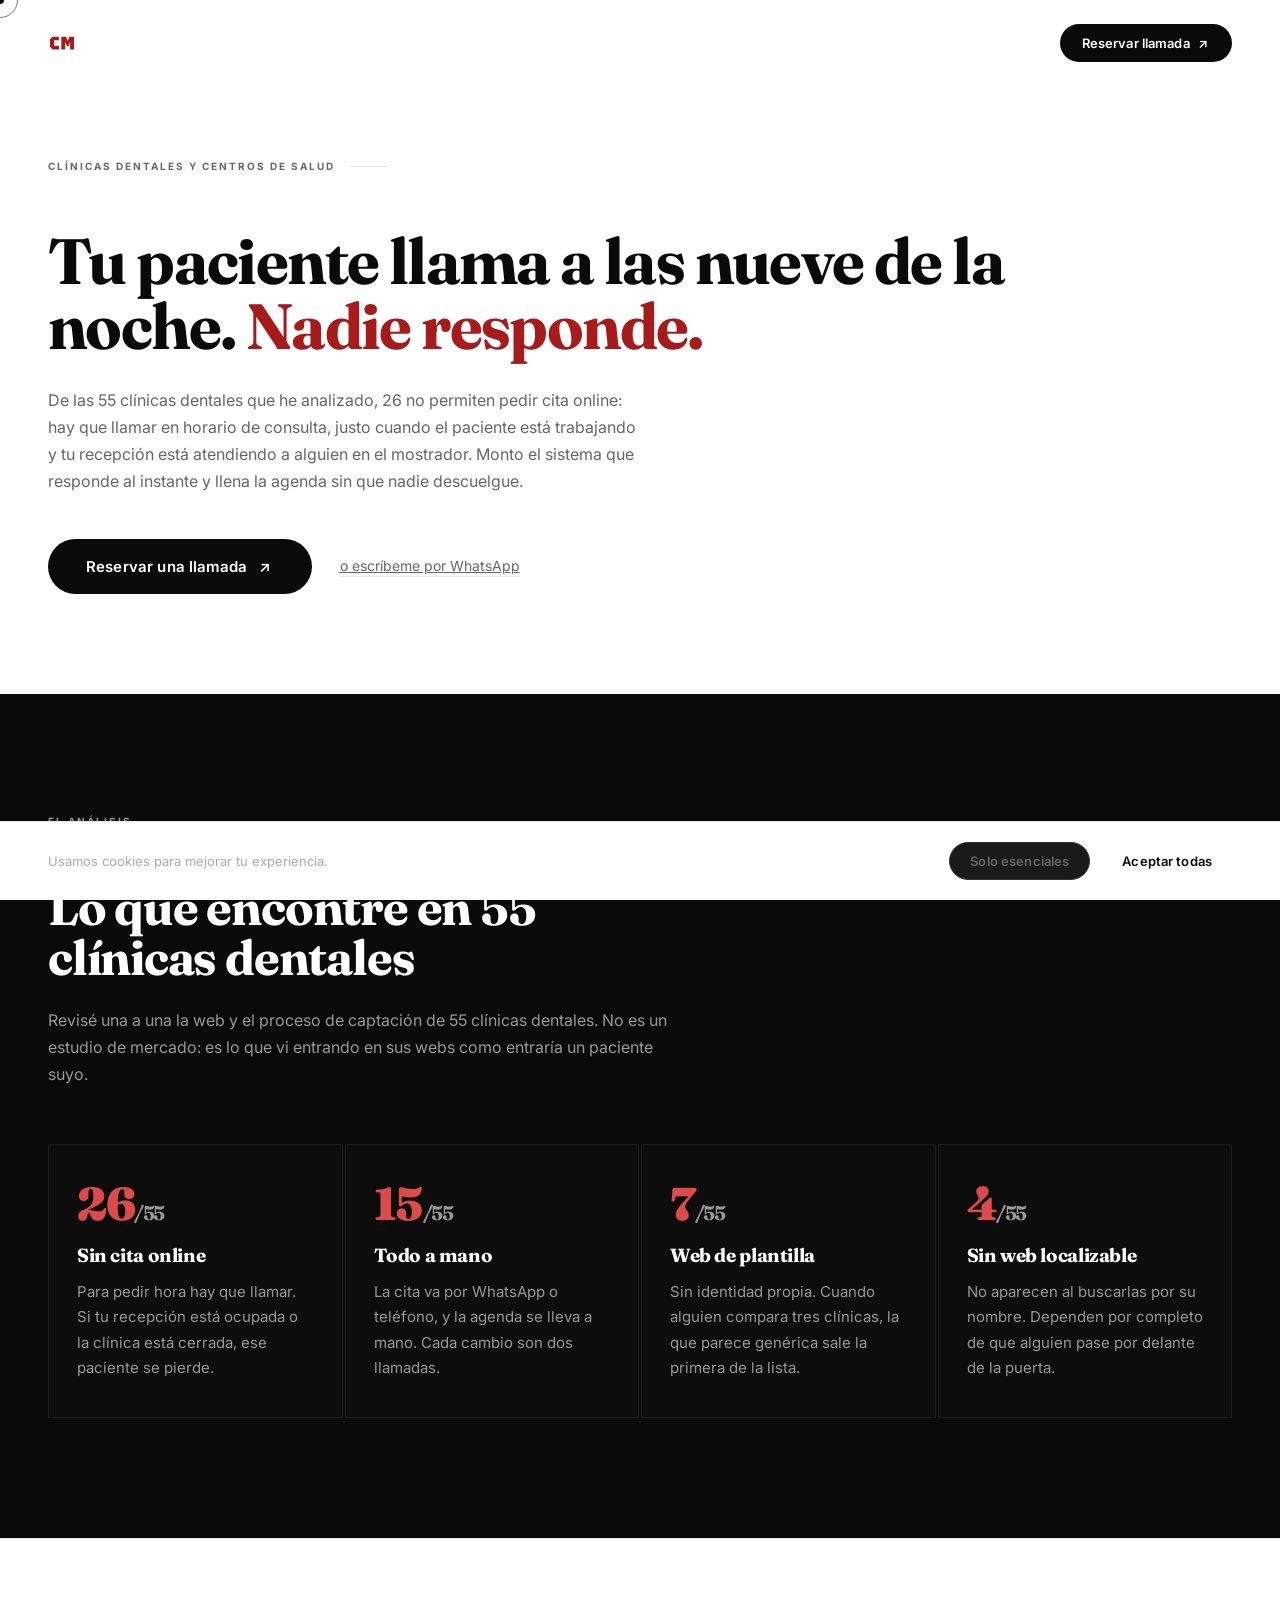
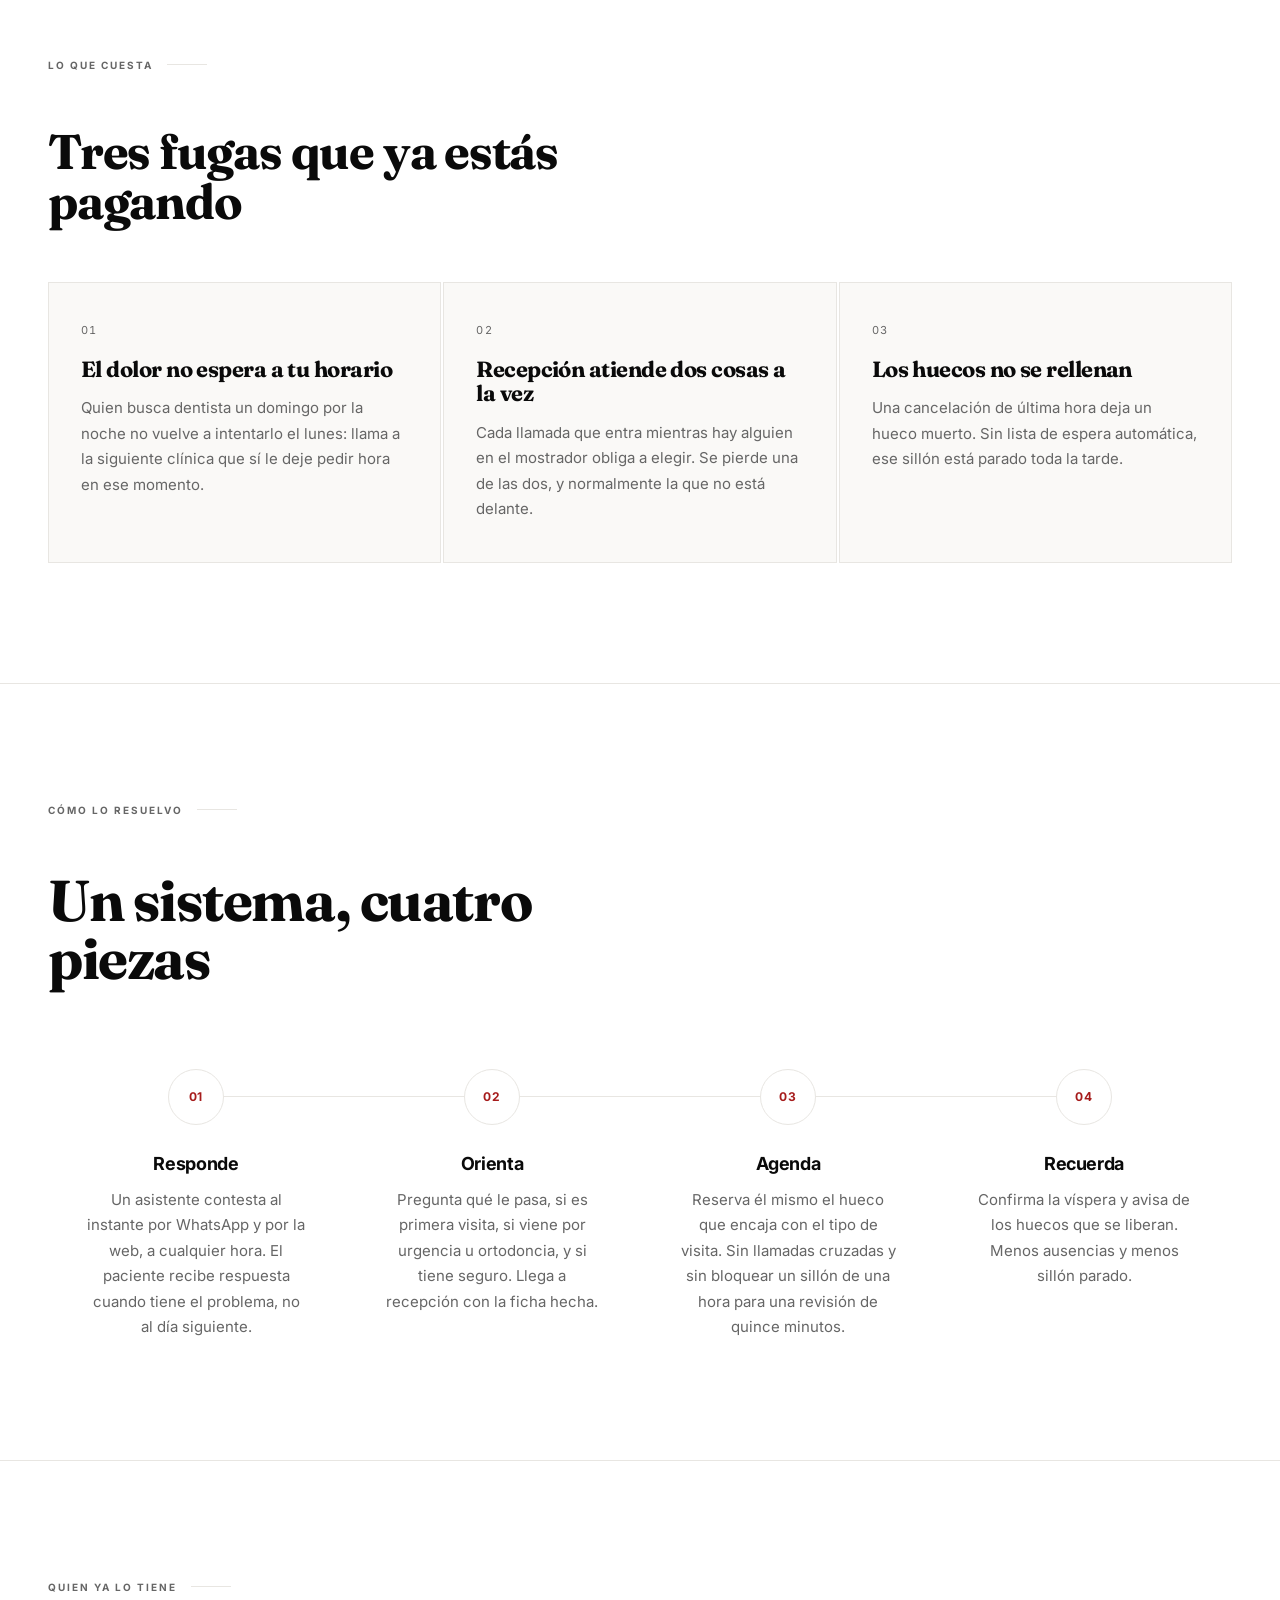
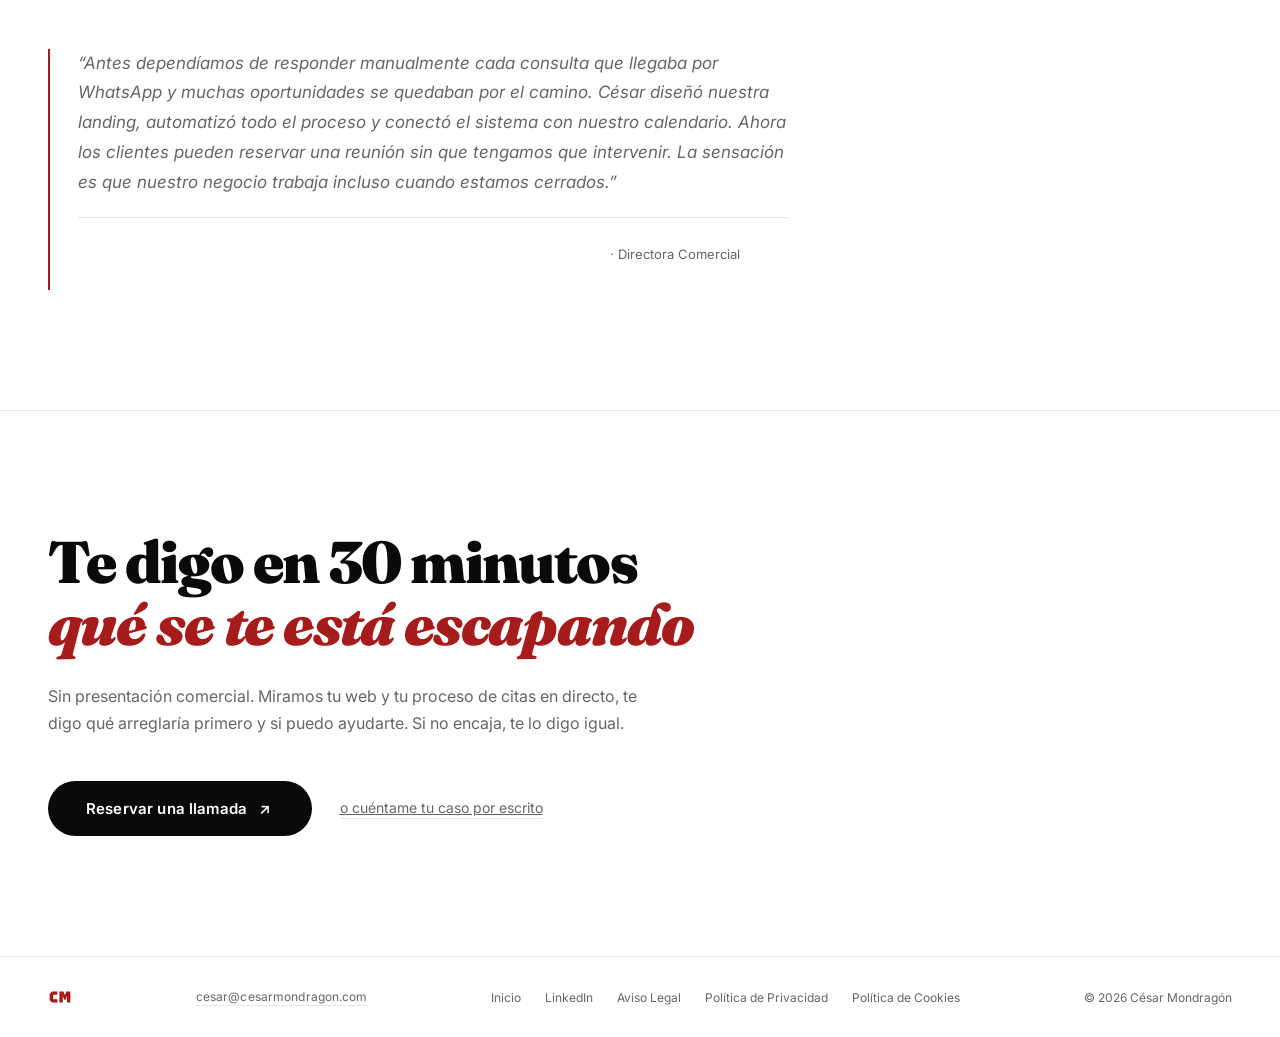
==== clinicas-dentales.html @ 1b8d7f61 "Merge pull request #11 from Mondragon1404/punto2-landings-claro Landings de clínicas dentales y gest" ====
<!DOCTYPE html>
<html lang="es">
<head>
    <meta charset="UTF-8">
    <meta name="viewport" content="width=device-width, initial-scale=1.0">
    <meta name="theme-color" content="#FFFFFF">
    <title>Captación de pacientes para clínicas dentales | César Mondragón</title>
    <meta name="description" content="De 55 clínicas dentales analizadas, 26 no dejan pedir cita online: el paciente tiene que llamar en horario de consulta. Monto el sistema que responde y agenda solo.">
    <meta name="author" content="César Mondragón">
    <meta name="robots" content="index, follow">
    <meta property="og:title" content="Tu paciente llama a las nueve de la noche. Nadie responde.">
    <meta property="og:description" content="De las 55 clínicas dentales que he analizado, 26 no permiten pedir cita online. Monto el sistema que responde al instante y llena la agenda.">
    <meta property="og:type" content="website">
    <meta property="og:url" content="https://cesarmondragon.com/clinicas-dentales">
    <meta property="og:image" content="https://cesarmondragon.com/assets/og-image.jpg">
    <meta property="og:image:width" content="1200">
    <meta property="og:image:height" content="630">
    <meta property="og:locale" content="es_ES">
    <meta property="og:site_name" content="César Mondragón">
    <meta name="twitter:card" content="summary_large_image">
    <meta name="twitter:title" content="Tu paciente llama a las nueve de la noche. Nadie responde.">
    <meta name="twitter:description" content="De las 55 clínicas dentales que he analizado, 26 no permiten pedir cita online. Monto el sistema que responde al instante y llena la agenda.">
    <meta name="twitter:image" content="https://cesarmondragon.com/assets/og-image.jpg">
    <link rel="canonical" href="https://cesarmondragon.com/clinicas-dentales">
    <link rel="icon" href="assets/favicon.png" type="image/png">
    <link rel="apple-touch-icon" href="assets/favicon.png">
    <!-- Google tag (gtag.js) -->
    <script async src="https://www.googletagmanager.com/gtag/js?id=G-HX2E1YK7XN"></script>
    <script>
      window.dataLayer = window.dataLayer || [];
      function gtag(){dataLayer.push(arguments);}
      gtag('js', new Date());
      gtag('config', 'G-HX2E1YK7XN');
    </script>
    <link rel="preconnect" href="https://fonts.googleapis.com">
    <link rel="preconnect" href="https://fonts.gstatic.com" crossorigin>
    <link href="https://fonts.googleapis.com/css2?family=Fraunces:ital,opsz,wght@0,9..144,700;0,9..144,900;1,9..144,700&family=Inter:ital,opsz,wght@0,14..32,300;0,14..32,400;0,14..32,500;0,14..32,600;0,14..32,700;0,14..32,900;1,14..32,300&display=swap" rel="stylesheet">
    <link rel="stylesheet" href="assets/style.css">
</head>
<body class="tema-claro">
    <a href="#lp-hero" class="skip-link">Saltar al contenido</a>

    <div class="cursor" id="cursor"></div>
    <div class="cursor-ring" id="cursorRing"></div>

    <nav id="nav" class="lp-nav">
        <div class="nav-left">
            <a href="/" class="nav-logo"><img src="assets/logo-rojo.svg" alt="César Mondragón" class="nav-logo-img"></a>
        </div>
        <a href="https://cal.com/cesar-mondragon/30min" target="_blank" rel="noopener" class="btn-nav">Reservar llamada <span class="btn-icon"><span class="arr-1">&#8599;</span><span class="arr-2">&#8599;</span></span></a>
    </nav>

    <!-- HERO -->
    <section id="lp-hero">
        <div class="label">Clínicas dentales y centros de salud</div>
        <h1 class="hero-heading lp-h1">Tu paciente llama a las nueve de la noche. <span class="accent">Nadie responde.</span></h1>
        <p class="hero-desc lp-sub">De las 55 clínicas dentales que he analizado, 26 no permiten pedir cita online: hay que llamar en horario de consulta, justo cuando el paciente está trabajando y tu recepción está atendiendo a alguien en el mostrador. Monto el sistema que responde al instante y llena la agenda sin que nadie descuelgue.</p>
        <div class="lp-actions">
            <a href="https://cal.com/cesar-mondragon/30min" target="_blank" rel="noopener" class="btn-cta">Reservar una llamada <span class="btn-icon"><span class="arr-1">&#8599;</span><span class="arr-2">&#8599;</span></span></a>
            <a href="https://wa.me/34681204594" target="_blank" rel="noopener" class="lp-link-alt">o escríbeme por WhatsApp</a>
        </div>
    </section>

    <!-- DATOS -->
    <section id="lp-datos">
        <div class="label">El análisis</div>
        <h2 class="servicios-title reveal">Lo que encontré en 55 clínicas dentales</h2>
        <p class="lp-intro reveal">Revisé una a una la web y el proceso de captación de 55 clínicas dentales. No es un estudio de mercado: es lo que vi entrando en sus webs como entraría un paciente suyo.</p>
        <div class="lp-stats">
            <div class="lp-stat reveal">
                <div class="lp-stat-num">26<span class="lp-stat-de">/55</span></div>
                <h3 class="lp-stat-title">Sin cita online</h3>
                <p class="lp-stat-desc">Para pedir hora hay que llamar. Si tu recepción está ocupada o la clínica está cerrada, ese paciente se pierde.</p>
            </div>
            <div class="lp-stat reveal">
                <div class="lp-stat-num">15<span class="lp-stat-de">/55</span></div>
                <h3 class="lp-stat-title">Todo a mano</h3>
                <p class="lp-stat-desc">La cita va por WhatsApp o teléfono, y la agenda se lleva a mano. Cada cambio son dos llamadas.</p>
            </div>
            <div class="lp-stat reveal">
                <div class="lp-stat-num">7<span class="lp-stat-de">/55</span></div>
                <h3 class="lp-stat-title">Web de plantilla</h3>
                <p class="lp-stat-desc">Sin identidad propia. Cuando alguien compara tres clínicas, la que parece genérica sale la primera de la lista.</p>
            </div>
            <div class="lp-stat reveal">
                <div class="lp-stat-num">4<span class="lp-stat-de">/55</span></div>
                <h3 class="lp-stat-title">Sin web localizable</h3>
                <p class="lp-stat-desc">No aparecen al buscarlas por su nombre. Dependen por completo de que alguien pase por delante de la puerta.</p>
            </div>
        </div>
    </section>

    <!-- COSTE -->
    <section id="lp-coste">
        <div class="label">Lo que cuesta</div>
        <h2 class="servicios-title reveal">Tres fugas que ya estás pagando</h2>
        <div class="para-quien-grid">
            <div class="para-quien-card reveal">
                <div class="para-quien-n">01</div>
                <h3 class="para-quien-title">El dolor no espera a tu horario</h3>
                <p class="para-quien-desc">Quien busca dentista un domingo por la noche no vuelve a intentarlo el lunes: llama a la siguiente clínica que sí le deje pedir hora en ese momento.</p>
            </div>
            <div class="para-quien-card reveal">
                <div class="para-quien-n">02</div>
                <h3 class="para-quien-title">Recepción atiende dos cosas a la vez</h3>
                <p class="para-quien-desc">Cada llamada que entra mientras hay alguien en el mostrador obliga a elegir. Se pierde una de las dos, y normalmente la que no está delante.</p>
            </div>
            <div class="para-quien-card reveal">
                <div class="para-quien-n">03</div>
                <h3 class="para-quien-title">Los huecos no se rellenan</h3>
                <p class="para-quien-desc">Una cancelación de última hora deja un hueco muerto. Sin lista de espera automática, ese sillón está parado toda la tarde.</p>
            </div>
        </div>
    </section>

    <!-- COMO -->
    <section id="lp-como">
        <div class="label">Cómo lo resuelvo</div>
        <h2 class="proceso-title reveal">Un sistema, cuatro piezas</h2>
        <div class="proceso-steps">
            <div class="proceso-step">
                <div class="proceso-circle">01</div>
                <h3 class="proceso-step-title">Responde</h3>
                <p class="proceso-step-desc">Un asistente contesta al instante por WhatsApp y por la web, a cualquier hora. El paciente recibe respuesta cuando tiene el problema, no al día siguiente.</p>
            </div>
            <div class="proceso-step">
                <div class="proceso-circle">02</div>
                <h3 class="proceso-step-title">Orienta</h3>
                <p class="proceso-step-desc">Pregunta qué le pasa, si es primera visita, si viene por urgencia u ortodoncia, y si tiene seguro. Llega a recepción con la ficha hecha.</p>
            </div>
            <div class="proceso-step">
                <div class="proceso-circle">03</div>
                <h3 class="proceso-step-title">Agenda</h3>
                <p class="proceso-step-desc">Reserva él mismo el hueco que encaja con el tipo de visita. Sin llamadas cruzadas y sin bloquear un sillón de una hora para una revisión de quince minutos.</p>
            </div>
            <div class="proceso-step">
                <div class="proceso-circle">04</div>
                <h3 class="proceso-step-title">Recuerda</h3>
                <p class="proceso-step-desc">Confirma la víspera y avisa de los huecos que se liberan. Menos ausencias y menos sillón parado.</p>
            </div>
        </div>
    </section>

    <!-- PRUEBA -->
    <section id="lp-prueba">
        <div class="label">Quien ya lo tiene</div>
        <blockquote class="lp-quote reveal">
            <p>&ldquo;Antes dependíamos de responder manualmente cada consulta que llegaba por WhatsApp y muchas oportunidades se quedaban por el camino. César diseñó nuestra landing, automatizó todo el proceso y conectó el sistema con nuestro calendario. Ahora los clientes pueden reservar una reunión sin que tengamos que intervenir. La sensación es que nuestro negocio trabaja incluso cuando estamos cerrados.&rdquo;</p>
            <footer><strong>Inés Garcia</strong> · Directora Comercial</footer>
        </blockquote>
    </section>

    <!-- CTA -->
    <section id="lp-cta">
        <h2 class="cta-title reveal">Te digo en 30 minutos<br><em>qué se te está escapando</em></h2>
        <p class="lp-intro reveal">Sin presentación comercial. Miramos tu web y tu proceso de citas en directo, te digo qué arreglaría primero y si puedo ayudarte. Si no encaja, te lo digo igual.</p>
        <div class="lp-actions">
            <a href="https://cal.com/cesar-mondragon/30min" target="_blank" rel="noopener" class="btn-cta">Reservar una llamada <span class="btn-icon"><span class="arr-1">&#8599;</span><span class="arr-2">&#8599;</span></span></a>
            <a href="/#contacto" class="lp-link-alt">o cuéntame tu caso por escrito</a>
        </div>
    </section>

    <footer>
        <a href="/" class="footer-logo"><img src="assets/logo-rojo.svg" alt="César Mondragón" style="height:24px;width:auto;display:block;"></a>
        <a href="mailto:cesar@cesarmondragon.com" class="footer-cta">cesar@cesarmondragon.com</a>
        <div class="footer-legal">
            <a href="/">Inicio</a>
            <a href="https://www.linkedin.com/in/cesar-mondragon/" target="_blank" rel="noopener">LinkedIn</a>
            <a href="/aviso-legal">Aviso Legal</a>
            <a href="/privacidad">Política de Privacidad</a>
            <a href="/cookies">Política de Cookies</a>
        </div>
        <span class="footer-copy">&copy; 2026 César Mondragón</span>
    </footer>

    <div class="cookie-banner" id="cookieBanner">
        <p class="cookie-text">Usamos cookies para mejorar tu experiencia. <a href="/cookies">Más información</a></p>
        <div class="cookie-btns">
            <button class="cookie-btn cookie-reject" id="cookieReject">Solo esenciales</button>
            <button class="cookie-btn cookie-accept" id="cookieAccept">Aceptar todas</button>
        </div>
    </div>

    <script src="assets/landing.js"></script>
</body>
</html>
---- assets/style.css ----
@import url('../brand/tokens.css');

*, *::before, *::after { margin: 0; padding: 0; box-sizing: border-box; }

        :root {
            /* Sitio siempre en dark mode — sobreescribe los alias semánticos de tokens.css */
            --color-bg:     var(--color-black);
            --color-text:   var(--color-white);
            --color-border: #222222;

            /* Los alias de tokens.css están calculados sobre fondo blanco. Sobre el
               #0A0A0A real del sitio no llegan al mínimo de contraste, así que el
               tema oscuro necesita los suyos:
                 #666666 →  3.45:1  falla AA   |  #999999 → 6.95:1  pasa
                 #A61C1C →  2.64:1  falla      |  #DC4B4B → 4.86:1  pasa
               Se usa el 400 y no el 500 (#D13A3A, 4.13:1) porque el rojo aparece en
               microcopy de 10-12px: números de paso, categorías y el asterisco de campo
               obligatorio. El 500 solo llegaría para texto grande. */
            --color-text-muted:    var(--color-neutral-400);
            --color-primary:       var(--color-red-400);
            --color-primary-hover: var(--color-red-300);
        }

        html { scroll-behavior: smooth; color-scheme: dark; }

        body {
            font-family: var(--font-body);
            background: var(--color-black);
            color: var(--color-white);
            overflow-x: hidden;
            cursor: none;
            touch-action: manipulation;
            -webkit-tap-highlight-color: transparent;
        }

        /* ─── FOCUS VISIBLE (accesibilidad de teclado) ─── */
        :focus-visible {
            outline: 2px solid var(--color-primary);
            outline-offset: 3px;
            border-radius: 2px;
        }
        /* Los campos del formulario no usan outline: resaltamos el grupo */
        .form-input:focus-visible,
        .form-select:focus-visible,
        .form-textarea:focus-visible { outline: none; }
        .form-group:focus-within { border-bottom-color: var(--color-primary); }

        /* ─── CURSOR (solo en dispositivos con puntero) ─── */
        @media (hover: none), (pointer: coarse) {
            .cursor, .cursor-ring { display: none !important; }
            body { cursor: auto !important; }
        }

        /* ─── CURSOR ─── */
        .cursor {
            width: 8px;
            height: 8px;
            background: var(--color-white);
            mix-blend-mode: difference;
            border-radius: 50%;
            position: fixed;
            pointer-events: none;
            z-index: 9999;
            transition: width 0.25s, height 0.25s, transform 0.1s;
            transform: translate(-50%, -50%);
        }

        .cursor-ring {
            width: 36px;
            height: 36px;
            border: 1px solid rgba(255,255,255,0.55);
            mix-blend-mode: difference;
            border-radius: 50%;
            position: fixed;
            pointer-events: none;
            z-index: 9998;
            transform: translate(-50%, -50%);
            transition: opacity 0.3s;
        }

        /* ─── SKIP LINK ─── */
        .skip-link {
            position: absolute;
            top: -100%;
            left: 16px;
            z-index: 10000;
            background: var(--color-white);
            color: var(--color-black);
            padding: 12px 24px;
            border-radius: 0 0 8px 8px;
            font-size: 14px;
            font-weight: 700;
            text-decoration: none;
            transition: top 0.2s;
        }
        .skip-link:focus { top: 0; }

        /* ─── NAV ─── */
        nav {
            position: fixed;
            top: 0; left: 0; right: 0;
            z-index: 100;
            display: flex;
            align-items: center;
            justify-content: space-between;
            padding: 24px 48px;
            transition: background 0.3s, backdrop-filter 0.3s, border-bottom 0.3s;
        }

        .nav-left {
            display: flex;
            align-items: center;
            gap: 36px;
        }

        nav.scrolled {
            background: rgba(10,10,10,0.92);
            backdrop-filter: blur(16px);
            border-bottom: 1px solid #1e1e1e;
        }

        .nav-logo {
            font-size: 22px;
            font-weight: 900;
            letter-spacing: -0.03em;
            color: var(--color-white);
            text-decoration: none;
        }

        .nav-links {
            display: flex;
            gap: 40px;
            list-style: none;
        }

        .nav-links a {
            font-size: 14px;
            font-weight: 400;
            color: var(--color-text-muted);
            text-decoration: none;
            transition: color 0.2s;
            letter-spacing: 0.01em;
        }

        .nav-links a:hover { color: var(--color-white); }

        .btn-nav {
            background: var(--color-white);
            color: var(--color-black);
            padding: 11px 22px;
            border-radius: 100px;
            font-size: 13px;
            font-weight: 600;
            text-decoration: none;
            display: inline-flex;
            align-items: center;
            gap: 6px;
            transition: background 0.25s, color 0.25s, transform 0.25s;
            letter-spacing: 0.01em;
            overflow: hidden;
        }

        .btn-nav:hover { background: var(--color-primary); color: var(--color-white); transform: scale(1.04); }

        /* ─── BOTÓN FLECHA ANIMADA ─── */
        .btn-icon {
            display: inline-flex;
            overflow: hidden;
            width: 1.1em;
            height: 1.1em;
            position: relative;
            flex-shrink: 0;
        }

        .btn-icon .arr-1,
        .btn-icon .arr-2 {
            position: absolute;
            inset: 0;
            display: flex;
            align-items: center;
            justify-content: center;
            transition: transform 0.35s cubic-bezier(0.4, 0, 0.2, 1);
        }

        .btn-icon .arr-1 { transform: translate(0, 0); }
        .btn-icon .arr-2 { transform: translate(-140%, 140%); }

        .btn-nav:hover .arr-1,
        .btn-cta:hover .arr-1 { transform: translate(140%, -140%); }

        .btn-nav:hover .arr-2,
        .btn-cta:hover .arr-2 { transform: translate(0, 0); }

        /* ─── HERO ─── */
        #inicio {
            min-height: 100vh;
            min-height: 100svh;
            display: grid;
            grid-template-columns: 1fr 0.82fr;
            align-items: center;
            padding: 120px 48px 0;
            background: var(--color-black);
            position: relative;
            overflow: hidden;
            gap: 48px;
        }

        .hero-content {
            display: flex;
            flex-direction: column;
            gap: 0;
            z-index: 2;
            padding-bottom: 80px;
        }

        .hero-byline {
            display: flex;
            align-items: center;
            gap: 14px;
            font-size: 10px;
            font-weight: 700;
            letter-spacing: 0.28em;
            text-transform: uppercase;
            color: rgba(255,255,255,0.38);
            margin-bottom: 26px;
            opacity: 0;
            transform: translateY(10px);
            transition: opacity 0.5s ease, transform 0.5s ease;
        }

        .hero-byline.revealed { opacity: 1; transform: translateY(0); }

        .hero-byline::before {
            content: '';
            display: block;
            width: 30px;
            height: 1px;
            background: var(--color-primary);
            flex-shrink: 0;
        }

        .hero-labels {
            font-size: 11px;
            font-weight: 600;
            letter-spacing: 0.18em;
            text-transform: uppercase;
            color: var(--color-text-muted);
            margin-bottom: 28px;
            opacity: 0;
            transform: translateY(10px);
            transition: opacity 0.6s ease, transform 0.6s ease;
        }

        .hero-labels.revealed { opacity: 1; transform: translateY(0); }

        .hero-heading {
            font-family: var(--font-display);
            font-size: clamp(30px, 3.8vw, 60px);
            font-weight: 700;
            letter-spacing: -0.025em;
            line-height: 1.04;
            color: var(--color-white);
            margin-bottom: 24px;
            opacity: 0;
            transform: translateY(20px);
            transition: opacity 0.75s ease 0.12s, transform 0.75s ease 0.12s;
        }

        .hero-heading.revealed { opacity: 1; transform: translateY(0); }
        .hero-heading .accent { color: var(--color-primary); }

        .hero-desc {
            font-size: clamp(16px, 1.3vw, 18px);
            color: var(--color-neutral-400);
            font-weight: 400;
            line-height: 1.7;
            max-width: 500px;
            margin-bottom: 40px;
            opacity: 0;
            transform: translateY(16px);
            transition: opacity 0.75s ease 0.28s, transform 0.75s ease 0.28s;
        }

        .hero-desc.revealed { opacity: 1; transform: translateY(0); }

        .hero-actions {
            display: flex;
            gap: 14px;
            flex-wrap: wrap;
            opacity: 0;
            transform: translateY(12px);
            transition: opacity 0.65s ease 0.44s, transform 0.65s ease 0.44s;
        }

        .hero-actions.revealed { opacity: 1; transform: translateY(0); }

        .btn-hero-primary {
            background: var(--color-white);
            color: var(--color-black);
            padding: 14px 26px;
            border-radius: 100px;
            font-size: 14px;
            font-weight: 600;
            text-decoration: none;
            display: inline-flex;
            align-items: center;
            gap: 8px;
            transition: background 0.25s, transform 0.2s;
            letter-spacing: 0.01em;
        }

        .btn-hero-primary:hover { background: #e0e0e0; transform: translateY(-2px); }

        .btn-hero-secondary {
            background: transparent;
            color: var(--color-white);
            padding: 14px 26px;
            border-radius: 100px;
            border: 1px solid rgba(255,255,255,0.22);
            font-size: 14px;
            font-weight: 500;
            text-decoration: none;
            display: inline-flex;
            align-items: center;
            gap: 8px;
            transition: border-color 0.25s, background 0.25s;
            letter-spacing: 0.01em;
        }

        .btn-hero-secondary:hover {
            border-color: rgba(255,255,255,0.55);
            background: rgba(255,255,255,0.06);
        }

        .hero-photo-col {
            align-self: stretch;
            display: flex;
            align-items: flex-end;
            justify-content: center;
            overflow: hidden;
            position: relative;
        }

        .hero-photo-wrap {
            width: 100%;
            display: flex;
            align-items: flex-end;
            opacity: 0;
            transform: translateX(36px);
            transition: opacity 0.9s ease 0.18s, transform 0.9s cubic-bezier(0.2,0,0,1) 0.18s;
        }

        .hero-photo-wrap.revealed { opacity: 1; transform: translateX(0); }

        .hero-photo-parallax { width: 100%; display: flex; }

        .hero-photo {
            width: 100%;
            max-height: 95vh;
            object-fit: cover;
            object-position: center 18%;
            display: block;
            animation: heroFloat 7s ease-in-out infinite;
            animation-play-state: paused;
        }

        .hero-photo-wrap.revealed .hero-photo { animation-play-state: running; }

        @keyframes heroFloat {
            0%, 100% { transform: translateY(0px); }
            50% { transform: translateY(-14px); }
        }

        /* ─── MARQUEE ─── */
        .marquee-wrap {
            overflow: hidden;
            border-top: 1px solid var(--color-border);
            border-bottom: 1px solid var(--color-border);
            padding: 14px 0;
        }

        .marquee-track {
            display: flex;
            gap: 0;
            width: max-content;
            animation: marquee 22s linear infinite;
        }

        .marquee-track:hover { animation-play-state: paused; }

        .marquee-item {
            font-size: 11px;
            font-weight: 600;
            text-transform: uppercase;
            letter-spacing: 0.14em;
            color: var(--color-text-muted);
            white-space: nowrap;
            padding: 0 32px;
            display: flex;
            align-items: center;
            gap: 32px;
        }

        .marquee-dot { color: var(--color-primary); font-size: 16px; line-height: 1; }

        @keyframes marquee {
            from { transform: translateX(0); }
            to   { transform: translateX(-50%); }
        }

        /* ─── MÉTRICAS ─── */
        #metricas {
            padding: 64px 48px;
            border-top: 1px solid var(--color-border);
            border-bottom: 1px solid var(--color-border);
        }
        .metricas-grid {
            max-width: 1000px;
            margin: 0 auto;
            display: grid;
            grid-template-columns: repeat(4, 1fr);
            gap: 24px 40px;
        }
        .metrica {
            display: flex;
            flex-direction: column;
            align-items: center;
            text-align: center;
            gap: 8px;
        }
        .metrica-num {
            font-family: var(--font-display);
            font-size: clamp(36px, 5vw, 52px);
            font-weight: 900;
            line-height: 1;
            letter-spacing: -0.02em;
            color: var(--color-primary);
            font-variant-numeric: tabular-nums;
        }
        .metrica-label {
            font-size: 12px;
            font-weight: 500;
            letter-spacing: 0.02em;
            color: var(--color-neutral-400);
            text-wrap: balance;
        }
        @media (max-width: 640px) {
            .metricas-grid { grid-template-columns: repeat(2, 1fr); gap: 40px 24px; }
        }

        /* ─── SECTION BASE ─── */
        section { padding: 120px 48px; }

        .label {
            font-size: 10px;
            font-weight: 700;
            text-transform: uppercase;
            letter-spacing: 0.2em;
            color: var(--color-text-muted);
            margin-bottom: 56px;
            display: flex;
            align-items: center;
            gap: 14px;
        }

        .label::after {
            content: '';
            display: block;
            width: 40px;
            height: 1px;
            background: var(--color-border);
        }

        /* ─── SERVICIOS ─── */
        #servicios {
            background: var(--color-black);
            color: var(--color-white);
        }

        #servicios .label { color: var(--color-text-muted); }
        #servicios .label::after { background: #2a2a2a; }

        .servicios-title {
            font-family: var(--font-display);
            font-size: clamp(28px, 3.8vw, 56px);
            font-weight: 700;
            letter-spacing: -0.025em;
            line-height: 1.02;
            max-width: 660px;
            margin-bottom: 16px;
        }

        .servicios-subtitle {
            font-size: 16px;
            color: var(--color-neutral-400);
            font-weight: 400;
            margin-bottom: 64px;
            max-width: 520px;
            line-height: 1.7;
        }

        .servicios-grid {
            display: grid;
            grid-template-columns: repeat(5, 1fr);
            gap: 1px;
            background: #1c1c1c;
            border: 1px solid #1c1c1c;
            border-radius: 10px;
            overflow: hidden;
        }

        .servicio-card {
            background: var(--color-black);
            padding: 36px 28px 32px;
            display: flex;
            flex-direction: column;
            transition: background 0.3s;
            cursor: pointer;
        }

        .servicio-card:hover { background: #0d0d0d; }

        .servicio-card-icon {
            width: 36px;
            height: 36px;
            color: var(--color-text-muted);
            margin-bottom: 20px;
            flex-shrink: 0;
            transition: color 0.3s;
        }

        .servicio-card:hover .servicio-card-icon { color: var(--color-primary); }

        .servicio-card-title {
            font-size: 16px;
            font-weight: 700;
            letter-spacing: -0.02em;
            color: var(--color-white);
            line-height: 1.2;
            margin-bottom: 12px;
            transition: color 0.25s;
        }

        .servicio-card:hover .servicio-card-title { color: var(--color-primary); }

        .servicio-card-desc {
            font-size: 15px;
            color: var(--color-neutral-400);
            line-height: 1.7;
            font-weight: 400;
            flex: 1;
            margin-bottom: 18px;
        }

        .servicio-card-price {
            font-size: 12px;
            font-weight: 400;
            color: var(--color-neutral-400);
            letter-spacing: 0.04em;
            margin-bottom: 18px;
        }

        .servicio-card-price strong {
            font-weight: 700;
            color: var(--color-white);
            letter-spacing: -0.01em;
            transition: color 0.25s;
        }

        .servicio-card:hover .servicio-card-price strong { color: var(--color-primary); }

        .servicio-card-link {
            font-size: 11px;
            font-weight: 700;
            color: var(--color-text-muted);
            text-decoration: none;
            letter-spacing: 0.1em;
            text-transform: uppercase;
            transition: color 0.2s;
            display: inline-flex;
            align-items: center;
            gap: 6px;
        }

        .servicio-card:hover .servicio-card-link { color: var(--color-primary); }

        /* ─── SISTEMA AIMA SECTION ─── */
        #aima {
            background: #0a0a0a;
            padding: 120px 48px;
            border-top: 1px solid #1a1a1a;
        }

        .aima-inner {
            display: grid;
            grid-template-columns: 1fr 1fr;
            gap: 80px;
            align-items: center;
        }

        #aima .label { color: var(--color-text-muted); }
        #aima .label::after { background: #2a2a2a; }

        .aima-title {
            font-family: var(--font-display);
            font-size: clamp(52px, 7.5vw, 108px);
            font-weight: 900;
            letter-spacing: -0.035em;
            line-height: 0.92;
            color: var(--color-white);
            margin-bottom: 32px;
        }

        .aima-tm {
            font-size: 0.3em;
            font-weight: 400;
            vertical-align: super;
            color: var(--color-primary);
            letter-spacing: 0;
        }

        .aima-desc {
            font-size: 16px;
            color: var(--color-neutral-400);
            line-height: 1.7;
            font-weight: 400;
            margin-bottom: 32px;
            max-width: 440px;
        }

        .aima-features {
            display: flex;
            flex-direction: column;
            gap: 10px;
            margin-bottom: 44px;
        }

        .aima-feature {
            font-size: 15px;
            color: var(--color-neutral-400);
            font-weight: 400;
            display: flex;
            align-items: center;
            gap: 10px;
        }

        .aima-feature-check {
            width: 18px;
            height: 18px;
            border-radius: 50%;
            background: rgba(166,28,28,0.12);
            border: 1px solid rgba(166,28,28,0.3);
            display: flex;
            align-items: center;
            justify-content: center;
            font-size: 10px;
            color: var(--color-primary);
            flex-shrink: 0;
        }

        .btn-aima {
            display: inline-flex;
            align-items: center;
            gap: 10px;
            background: var(--color-primary);
            color: var(--color-white);
            padding: 16px 32px;
            border-radius: 100px;
            font-size: 14px;
            font-weight: 700;
            text-decoration: none;
            transition: background 0.3s, transform 0.3s;
            letter-spacing: 0.01em;
            overflow: hidden;
        }

        .btn-aima:hover { background: var(--color-primary-hover); transform: scale(1.04); }

        .aima-flow-grid {
            display: grid;
            grid-template-columns: 1fr;
            gap: 3px;
        }

        .aima-flow-step {
            background: #111;
            border: 1px solid #1e1e1e;
            border-radius: 10px;
            padding: 22px 24px;
            display: flex;
            align-items: center;
            gap: 18px;
            transition: border-color 0.3s, background 0.3s;
        }

        .aima-flow-step:hover {
            border-color: rgba(166,28,28,0.35);
            background: #130808;
        }

        .aima-flow-step-n {
            font-size: 10px;
            font-weight: 700;
            color: var(--color-primary);
            letter-spacing: 0.1em;
            width: 22px;
            flex-shrink: 0;
        }

        .aima-flow-step-icon {
            width: 40px;
            height: 40px;
            background: #1a1a1a;
            border-radius: 8px;
            display: flex;
            align-items: center;
            justify-content: center;
            flex-shrink: 0;
            color: var(--color-neutral-400);
        }

        .aima-flow-step-info { flex: 1; }

        .aima-flow-step-name {
            font-size: 14px;
            font-weight: 700;
            color: var(--color-white);
            letter-spacing: -0.01em;
            margin-bottom: 3px;
        }

        .aima-flow-step-desc {
            font-size: 13px;
            color: var(--color-text-muted);
            font-weight: 400;
            line-height: 1.6;
        }

        .aima-flow-connector {
            width: 1px;
            height: 16px;
            background: #2a2a2a;
            margin: 0 auto 0 calc(22px + 18px + 20px + 1px);
        }

        @media (max-width: 1100px) {
            .aima-inner { grid-template-columns: 1fr; gap: 56px; }
            .aima-title { font-size: clamp(48px, 10vw, 80px); }
        }

        @media (max-width: 900px) {
            #aima { padding: 80px 24px; }
            .servicios-grid { grid-template-columns: repeat(2, 1fr); }
        }

        @media (max-width: 600px) {
            .servicios-grid { grid-template-columns: 1fr; }
        }

        /* ─── TRABAJOS ─── */
        #trabajos {
            background: var(--color-black);
            color: var(--color-white);
        }

        #trabajos .label { color: var(--color-text-muted); }
        #trabajos .label::after { background: #1a1a1a; }

        .trabajos-title {
            font-family: var(--font-display);
            font-size: clamp(32px, 4.5vw, 68px);
            font-weight: 700;
            letter-spacing: -0.025em;
            line-height: 1.02;
            max-width: 560px;
            margin-bottom: 64px;
        }

        .trabajos-grid {
            display: grid;
            grid-template-columns: repeat(2, 1fr);
            gap: 3px;
        }

        .trabajo {
            aspect-ratio: 16/10;
            background: #111;
            position: relative;
            overflow: hidden;
            cursor: pointer;
            opacity: 0;
            transform: translateY(24px);
            transition: opacity 0.55s ease, transform 0.55s ease;
        }

        .trabajo.visible { opacity: 1; transform: translateY(0); }

        .trabajo-img-placeholder {
            position: absolute;
            inset: 0;
            display: flex;
            align-items: center;
            justify-content: center;
            font-size: 10px;
            color: #1a1a1a;
            letter-spacing: 0.15em;
            text-transform: uppercase;
        }

        .trabajo-overlay {
            position: absolute;
            inset: 0;
            background: linear-gradient(to top, rgba(0,0,0,0.85) 0%, transparent 55%);
        }

        .trabajo-info {
            position: absolute;
            bottom: 0; left: 0;
            padding: 28px;
        }

        .trabajo-cat {
            font-size: 10px;
            color: rgba(255,255,255,0.65);
            text-transform: uppercase;
            letter-spacing: 0.15em;
            font-weight: 700;
            margin-bottom: 6px;
        }

        .trabajo-title {
            font-size: 20px;
            font-weight: 700;
            letter-spacing: -0.02em;
        }

        .trabajo img {
            position: absolute;
            inset: 0;
            width: 100%;
            height: 100%;
            object-fit: cover;
            transition: transform 0.5s cubic-bezier(0.4,0,0.2,1);
        }

        .trabajo:hover img { transform: scale(1.04); }

        .trabajo:focus-visible {
            outline: 2px solid var(--color-primary);
            outline-offset: 3px;
        }

        .trabajo:hover .trabajo-overlay {
            background: linear-gradient(to top, rgba(166,28,28,0.7) 0%, transparent 65%);
        }

        .trabajo-result {
            font-size: 12px;
            font-weight: 400;
            color: rgba(255,255,255,0.82);
            margin-top: 8px;
            line-height: 1.4;
            max-width: 92%;
        }

        .trabajo-cta {
            display: inline-block;
            font-size: 11px;
            font-weight: 700;
            letter-spacing: 0.08em;
            text-transform: uppercase;
            color: #fff;
            margin-top: 12px;
            opacity: 0;
            transform: translateY(6px);
            transition: opacity 0.3s ease, transform 0.3s ease;
        }

        .trabajo:hover .trabajo-cta,
        .trabajo:focus-visible .trabajo-cta { opacity: 1; transform: translateY(0); }

        @media (hover: none) {
            .trabajo-cta { opacity: 1; transform: none; }
        }

        /* ─── ACERCA DE ─── */
        #acerca {
            padding: 120px 48px;
            max-width: 760px;
            margin: 0 auto;
            text-align: center;
        }

        #acerca .label {
            justify-content: center;
        }

        #acerca .label::after { display: none; }

        .acerca-title {
            font-family: var(--font-display);
            font-size: clamp(28px, 3.5vw, 52px);
            font-weight: 700;
            letter-spacing: -0.025em;
            line-height: 1.07;
            margin-bottom: 28px;
        }

        .acerca-title em {
            color: var(--color-primary);
            font-style: italic;
        }

        .acerca-text {
            font-size: 16px;
            line-height: 1.7;
            color: var(--color-neutral-400);
            margin-bottom: 36px;
            font-weight: 400;
        }

        .tags {
            display: flex;
            flex-wrap: wrap;
            gap: 8px;
            justify-content: center;
        }

        .tag {
            border: 1px solid rgba(255,255,255,0.15);
            padding: 7px 16px;
            border-radius: 100px;
            font-size: 12px;
            font-weight: 500;
            color: var(--color-neutral-400);
            letter-spacing: 0.02em;
            transition: background 0.2s, color 0.2s, border-color 0.2s;
        }

        .tag:hover {
            background: var(--color-white);
            color: var(--color-black);
            border-color: var(--color-white);
        }

        /* ─── CTA ─── */
        #contacto {
            padding: 120px 48px;
            text-align: center;
            border-top: 1px solid var(--color-border);
        }

        .cta-label {
            font-size: 10px;
            font-weight: 700;
            text-transform: uppercase;
            letter-spacing: 0.2em;
            color: var(--color-text-muted);
            margin-bottom: 28px;
        }

        .cta-title {
            font-family: var(--font-display);
            font-size: clamp(44px, 8vw, 112px);
            font-weight: 900;
            letter-spacing: -0.03em;
            line-height: 1.05;
            margin-bottom: 52px;
        }

        .cta-title em { color: var(--color-primary); font-style: italic; }

        .btn-cta {
            display: inline-flex;
            align-items: center;
            gap: 10px;
            background: var(--color-white);
            color: var(--color-black);
            padding: 18px 38px;
            border-radius: 100px;
            font-size: 15px;
            font-weight: 600;
            text-decoration: none;
            transition: background 0.3s, color 0.3s, transform 0.3s;
            letter-spacing: 0.01em;
            overflow: hidden;
        }

        .btn-cta:hover { background: var(--color-primary); color: var(--color-white); transform: scale(1.04); }

        /* ─── FORMULARIO CONTACTO ─── */
        .contact-form {
            max-width: 700px;
            margin: 52px auto 0;
            text-align: left;
        }

        .form-row {
            display: grid;
            grid-template-columns: 1fr 1fr;
            gap: 0 56px;
        }

        .form-group {
            padding: 22px 0;
            border-bottom: 1px solid var(--color-border);
        }

        .form-group.full { grid-column: 1 / -1; }

        .form-label {
            display: block;
            font-size: 10px;
            font-weight: 700;
            text-transform: uppercase;
            letter-spacing: 0.18em;
            color: var(--color-text-muted);
            margin-bottom: 10px;
        }
        .form-label .required-mark {
            color: var(--color-primary);
            margin-left: 3px;
            font-size: 11px;
        }

        .form-input,
        .form-select,
        .form-textarea {
            width: 100%;
            background: transparent;
            border: none;
            padding: 0;
            font-size: 16px;
            font-family: var(--font-body);
            color: var(--color-white);
            outline: none;
            -webkit-appearance: none;
            appearance: none;
        }

        .form-input::placeholder,
        .form-textarea::placeholder { color: #888; }

        .form-select { cursor: pointer; }
        .form-select:invalid { color: #444; }
        .form-select option { background: #111; color: var(--color-white); }

        .form-textarea {
            resize: none;
            min-height: 80px;
        }

        .form-checkboxes {
            display: flex;
            flex-wrap: wrap;
            gap: 10px;
            margin-top: 8px;
        }

        .form-checkbox-item {
            display: flex;
            align-items: center;
            gap: 8px;
            background: #1a1a1a;
            border: 1px solid #2a2a2a;
            border-radius: 8px;
            padding: 10px 16px;
            font-size: 13px;
            font-weight: 500;
            letter-spacing: 0.03em;
            cursor: pointer;
            transition: border-color .2s, background .2s;
            user-select: none;
        }

        .form-checkbox-item:hover { border-color: var(--color-primary); }

        .form-checkbox-item input[type="checkbox"] {
            accent-color: var(--color-primary);
            width: 15px;
            height: 15px;
            cursor: pointer;
        }

        .form-checkbox-item:has(input:checked) {
            border-color: var(--color-primary);
            background: rgba(220,38,38,.08);
        }

        .form-submit {
            margin-top: 52px;
            text-align: center;
        }

        .form-feedback {
            margin-top: 20px;
            font-size: 13px;
            font-weight: 600;
            letter-spacing: 0.04em;
            display: none;
        }

        .form-feedback.ok  { color: #10b981; }
        .form-feedback.err { color: var(--color-primary); }

        /* ─── WHATSAPP FLOTANTE ─── */
        .wa-float {
            position: fixed;
            bottom: 32px;
            right: 32px;
            z-index: 400;
            width: 56px;
            height: 56px;
            background: #25D366;
            border-radius: 50%;
            display: flex;
            align-items: center;
            justify-content: center;
            box-shadow: 0 4px 20px rgba(37,211,102,0.35);
            transition: transform 0.25s cubic-bezier(0.4,0,0.2,1), box-shadow 0.25s;
            text-decoration: none;
        }

        .wa-float:hover {
            transform: scale(1.1);
            box-shadow: 0 6px 28px rgba(37,211,102,0.5);
        }

        .wa-float svg {
            width: 28px;
            height: 28px;
            fill: #fff;
        }

        @media (max-width: 900px) {
            .wa-float { bottom: 20px; right: 20px; width: 50px; height: 50px; }
            .wa-float svg { width: 24px; height: 24px; }
        }

        /* ─── FOOTER ─── */
        footer {
            padding: 28px 48px;
            border-top: 1px solid var(--color-border);
            display: flex;
            align-items: center;
            justify-content: space-between;
            gap: 24px;
            flex-wrap: wrap;
        }

        .footer-logo { font-size: 18px; font-weight: 900; letter-spacing: -0.03em; }
        .footer-copy { font-size: 12px; color: var(--color-text-muted); }

        .footer-cta {
            font-size: 12px;
            color: var(--color-text-muted);
            text-decoration: none;
            border-bottom: 1px solid var(--color-border);
            padding-bottom: 1px;
            transition: color 0.2s, border-color 0.2s;
            letter-spacing: 0.01em;
        }

        .footer-cta:hover { color: var(--color-white); border-color: var(--color-white); }

        .footer-legal {
            display: flex;
            gap: 24px;
            align-items: center;
        }

        .footer-legal a {
            font-size: 12px;
            color: var(--color-text-muted);
            text-decoration: none;
            transition: color 0.2s;
        }

        .footer-legal a:hover { color: var(--color-white); }

        /* ─── REVEAL ─── */
        .reveal {
            opacity: 0;
            transform: translateY(24px);
            transition: opacity 0.7s ease, transform 0.7s ease;
        }

        .reveal.visible { opacity: 1; transform: translateY(0); }

        /* ─── NAV LOGO IMG ─── */
        .nav-logo img {
            height: 28px;
            width: auto;
            display: block;
        }

        /* ─── HAMBURGER ─── */
        .hamburger {
            display: none;
            flex-direction: column;
            justify-content: center;
            gap: 5px;
            width: 40px;
            height: 40px;
            cursor: pointer;
            background: none;
            border: none;
            padding: 0;
        }

        .hamburger span {
            display: block;
            width: 22px;
            height: 1.5px;
            background: var(--color-white);
            transition: transform 0.3s, opacity 0.3s;
        }

        nav.scrolled .hamburger span { background: var(--color-white); }

        .hamburger.open span:nth-child(1) { transform: translateY(6.5px) rotate(45deg); }
        .hamburger.open span:nth-child(2) { opacity: 0; }
        .hamburger.open span:nth-child(3) { transform: translateY(-6.5px) rotate(-45deg); }

        /* ─── MOBILE MENU ─── */
        .mobile-menu {
            position: fixed;
            inset: 0;
            background: var(--color-black);
            z-index: 200;
            display: flex;
            flex-direction: column;
            justify-content: center;
            align-items: center;
            gap: 40px;
            opacity: 0;
            pointer-events: none;
            transition: opacity 0.35s;
            overscroll-behavior: contain;
        }

        .mobile-menu.open {
            opacity: 1;
            pointer-events: all;
        }

        .mobile-menu a {
            font-size: clamp(32px, 8vw, 52px);
            font-weight: 700;
            letter-spacing: -0.03em;
            color: var(--color-white);
            text-decoration: none;
            transition: color 0.2s;
        }

        .mobile-menu a:hover { color: var(--color-primary); }

        .mobile-menu-close {
            position: absolute;
            top: 24px;
            right: 28px;
            font-size: 24px;
            color: var(--color-text-muted);
            background: none;
            border: none;
            cursor: pointer;
            line-height: 1;
            font-family: inherit;
        }

        /* ─── COOKIE BANNER ─── */
        .cookie-banner {
            position: fixed;
            bottom: 0; left: 0; right: 0;
            z-index: 300;
            background: var(--color-black);
            color: var(--color-white);
            padding: 20px 48px;
            display: flex;
            align-items: center;
            justify-content: space-between;
            gap: 24px;
            flex-wrap: wrap;
            border-top: 1px solid #222;
            transform: translateY(100%);
            transition: transform 0.4s cubic-bezier(0.4,0,0.2,1);
        }

        .cookie-banner.show { transform: translateY(0); }

        .cookie-text {
            font-size: 13px;
            color: #aaa;
            font-weight: 400;
            flex: 1;
            min-width: 200px;
        }

        .cookie-text a { color: var(--color-white); text-decoration: underline; }

        .cookie-btns { display: flex; gap: 12px; flex-shrink: 0; }

        .cookie-btn {
            padding: 10px 20px;
            border-radius: 100px;
            font-size: 13px;
            font-weight: 600;
            cursor: pointer;
            border: none;
            transition: opacity 0.2s, transform 0.2s;
            letter-spacing: 0.01em;
            font-family: inherit;
        }

        .cookie-btn:hover { opacity: 0.8; transform: scale(1.02); }
        .cookie-reject { background: #1a1a1a; color: #888; border: 1px solid #333; }
        .cookie-accept { background: var(--color-white); color: var(--color-black); }

        /* ─── CASO DE ESTUDIO (MODAL) ─── */
        .case {
            position: fixed;
            inset: 0;
            z-index: 500;
            background: rgba(0, 0, 0, 0.82);
            backdrop-filter: blur(10px);
            display: flex;
            align-items: center;
            justify-content: center;
            padding: 32px 24px;
            opacity: 0;
            pointer-events: none;
            transition: opacity 0.32s ease;
            overscroll-behavior: contain;
        }

        .case.open { opacity: 1; pointer-events: all; }

        .case-panel {
            position: relative;
            width: 100%;
            max-width: 920px;
            max-height: 90vh;
            overflow-y: auto;
            overscroll-behavior: contain;
            background: #0f0f0f;
            border: 1px solid var(--color-border);
            border-radius: 10px;
            display: grid;
            grid-template-columns: 1fr 1fr;
            transform: scale(0.96) translateY(10px);
            transition: transform 0.38s cubic-bezier(0.4, 0, 0.2, 1);
            box-shadow: 0 32px 80px rgba(0,0,0,0.6);
        }

        .case.open .case-panel { transform: scale(1) translateY(0); }

        .case-media {
            position: relative;
            background: #111;
            min-height: 100%;
            overflow: hidden;
        }

        .case-media.is-pannable { cursor: crosshair; }

        .case-img {
            position: absolute;
            inset: 0;
            width: 100%;
            height: 100%;
            object-fit: cover;
            object-position: center;
            will-change: object-position;
        }

        .case-media-hint {
            position: absolute;
            left: 14px;
            bottom: 14px;
            z-index: 1;
            font-size: 10px;
            font-weight: 600;
            letter-spacing: 0.08em;
            text-transform: uppercase;
            color: #fff;
            background: rgba(0,0,0,0.5);
            border: 1px solid rgba(255,255,255,0.18);
            border-radius: 100px;
            padding: 6px 12px;
            pointer-events: none;
            opacity: 0;
            transition: opacity 0.3s ease;
        }

        .case-media.is-pannable .case-media-hint { opacity: 1; }
        .case-media.is-pannable:hover .case-media-hint { opacity: 0; }

        .case-body { padding: 44px 40px; }

        .case-cat {
            display: inline-block;
            font-size: 10px;
            font-weight: 700;
            text-transform: uppercase;
            letter-spacing: 0.18em;
            color: var(--color-primary);
            margin-bottom: 10px;
        }

        .case-title {
            font-family: var(--font-display);
            font-size: 26px;
            font-weight: 900;
            line-height: 1.1;
            letter-spacing: -0.02em;
            color: var(--color-white);
            margin-bottom: 16px;
            text-wrap: balance;
        }

        .case-badge {
            display: inline-block;
            font-size: 12px;
            font-weight: 600;
            color: #fff;
            background: rgba(166,28,28,0.18);
            border: 1px solid rgba(166,28,28,0.4);
            border-radius: 100px;
            padding: 7px 14px;
            margin-bottom: 28px;
        }

        .case-block { margin-bottom: 22px; }

        .case-block-label {
            display: block;
            font-size: 10px;
            font-weight: 700;
            text-transform: uppercase;
            letter-spacing: 0.16em;
            color: var(--color-text-muted);
            margin-bottom: 8px;
        }

        .case-block-text {
            font-size: 16px;
            line-height: 1.7;
            font-weight: 400;
            color: var(--color-neutral-400);
        }

        .case-list {
            list-style: none;
            margin: 0;
            padding: 0;
        }

        .case-list li {
            position: relative;
            padding-left: 20px;
            font-size: 15px;
            line-height: 1.6;
            font-weight: 400;
            color: var(--color-neutral-400);
            margin-bottom: 7px;
        }

        .case-list li::before {
            content: '';
            position: absolute;
            left: 0;
            top: 9px;
            width: 6px;
            height: 6px;
            border-radius: 50%;
            background: var(--color-primary);
        }

        .case-list-result li { color: #d8d8d8; }

        .case-cta-btn {
            display: inline-flex;
            align-items: center;
            gap: 8px;
            margin-top: 12px;
            padding: 13px 22px;
            background: var(--color-primary);
            color: #fff;
            font-size: 13px;
            font-weight: 700;
            letter-spacing: 0.02em;
            text-decoration: none;
            border-radius: 6px;
            transition: background 0.2s, transform 0.2s;
        }

        .case-cta-btn:hover {
            background: var(--color-primary-hover);
            transform: translateY(-2px);
        }

        .case-close {
            position: absolute;
            top: 16px;
            right: 16px;
            z-index: 2;
            width: 40px;
            height: 40px;
            background: rgba(0,0,0,0.55);
            border: 1px solid rgba(255,255,255,0.18);
            border-radius: 50%;
            color: var(--color-white);
            font-size: 16px;
            cursor: pointer;
            display: flex;
            align-items: center;
            justify-content: center;
            transition: background 0.2s, transform 0.2s;
            font-family: inherit;
            line-height: 1;
        }

        .case-close:hover {
            background: rgba(0,0,0,0.8);
            transform: scale(1.1);
        }

        @media (max-width: 760px) {
            .case-panel { grid-template-columns: 1fr; }
            .case-media { min-height: 200px; height: 200px; }
            .case-img { position: absolute; }
            .case-body { padding: 32px 26px; }
            .case-title { font-size: 22px; }
        }

        /* ─── RESPONSIVE 1200px ─── */
        @media (max-width: 1200px) {
            nav { padding: 24px 36px; }
            section { padding: 100px 36px; }
            #acerca { padding: 100px 36px; }
            #contacto { padding: 100px 36px; }
            #inicio { padding: 100px 36px 0; gap: 32px; }
        }

        /* ─── RESPONSIVE 900px ─── */
        @media (max-width: 900px) {
            nav { padding: 20px 24px; }
            .nav-links { display: none; }
            .btn-nav { display: none; }
            .hamburger { display: flex; }
            #inicio {
                grid-template-columns: 1fr;
                padding: 90px 24px 0;
                gap: 32px;
                min-height: 0;
                height: auto;
            }
            .hero-content { padding-bottom: 0; }
            .hero-photo-col { height: 85vw; max-height: 520px; overflow: hidden; }
            .hero-photo-wrap, .hero-photo-parallax { height: 100%; }
            .hero-photo { width: 100%; height: 100%; max-height: none; object-fit: cover; object-position: center 12%; }
            .hero-desc { max-width: 100%;
        }
            .hero-actions { flex-direction: row; flex-wrap: nowrap; }
            .btn-hero-primary, .btn-hero-secondary { flex: 1; justify-content: center; font-size: 13px; padding: 13px 16px; }
            section { padding: 80px 24px; }
            #acerca { padding: 80px 24px; }
            .trabajos-grid { grid-template-columns: 1fr; }
            footer { padding: 24px; flex-direction: column; gap: 8px; text-align: center; }
            #contacto { padding: 80px 24px; }
            .cookie-banner { padding: 20px 24px; }
            .form-row { grid-template-columns: 1fr; }
            .form-group.full { grid-column: 1; }
        }

        /* ─── RESPONSIVE 480px ─── */
        @media (max-width: 480px) {
            .hero-heading { font-size: clamp(26px, 8vw, 38px); }
            .cta-title { font-size: clamp(36px, 11vw, 52px); }
            .servicio-head { grid-template-columns: 36px 1fr 24px; gap: 16px; }
            .servicio-body { padding: 0 0 0 52px; }
            .servicio.open .servicio-body { padding: 0 16px 20px 52px; }
            footer { padding: 20px 16px; }
            .cookie-banner { padding: 16px; }
            .nav-logo img { height: 22px; }
        }

        /* ─── ACERCA BIO ─── */
        .acerca-bio-toggle {
            display: flex;
            align-items: center;
            justify-content: center;
            gap: 10px;
            margin-top: 36px;
            margin-left: auto;
            margin-right: auto;
            background: none;
            border: none;
            cursor: pointer;
            font-family: var(--font-body);
            font-size: 13px;
            font-weight: 600;
            color: var(--color-text-muted);
            letter-spacing: 0.04em;
            transition: color 0.2s;
            padding: 0;
        }
        .acerca-bio-toggle:hover { color: var(--color-white); }
        .acerca-bio-toggle { width: fit-content; }
        .acerca-bio-toggle-icon {
            display: inline-flex;
            width: 28px;
            height: 28px;
            border: 1px solid rgba(255,255,255,0.2);
            border-radius: 50%;
            align-items: center;
            justify-content: center;
            font-size: 16px;
            font-weight: 300;
            transition: transform 0.35s cubic-bezier(0.4,0,0.2,1), border-color 0.2s, color 0.2s;
            color: var(--color-text-muted);
            flex-shrink: 0;
        }
        .acerca-bio-toggle.open .acerca-bio-toggle-icon {
            transform: rotate(45deg);
            border-color: var(--color-white);
            color: var(--color-white);
        }
        .acerca-bio-toggle.open { color: var(--color-white); }

        .acerca-bio {
            text-align: left;
            max-height: 0;
            overflow: hidden;
            transition: max-height 0.5s cubic-bezier(0.4,0,0.2,1), padding 0.4s;
            max-width: 640px;
            margin-left: auto;
            margin-right: auto;
            padding: 0;
        }
        .acerca-bio.open {
            max-height: 600px;
            padding-top: 28px;
        }
        .acerca-bio-inner {
            border-top: 1px solid var(--color-border);
            padding-top: 28px;
        }
        .acerca-bio p {
            font-size: 16px;
            line-height: 1.75;
            color: var(--color-neutral-400);
            font-weight: 400;
            margin-bottom: 18px;
        }
        .acerca-bio p:last-child { margin-bottom: 0; }
        .acerca-bio strong { color: var(--color-white); font-weight: 600; }

        /* ─── PARA QUIÉN ─── */
        #para-quien {
            background: var(--color-black);
            border-top: 1px solid #1a1a1a;
        }
        .para-quien-grid {
            display: grid;
            grid-template-columns: repeat(3, 1fr);
            gap: 2px;
            margin-top: 56px;
        }
        .para-quien-card {
            background: #0d0d0d;
            padding: 40px 32px;
            border: 1px solid #1e1e1e;
            transition: border-color 0.25s, box-shadow 0.25s, opacity 0.5s ease, transform 0.5s ease;
            opacity: 0;
            transform: translateY(16px);
        }
        .para-quien-card.visible {
            opacity: 1;
            transform: translateY(0);
        }
        .para-quien-card:hover {
            border-color: var(--color-primary);
            box-shadow: 0 4px 24px rgba(166,28,28,0.06);
        }
        .para-quien-n {
            font-size: 11px;
            color: var(--color-text-muted);
            letter-spacing: 0.12em;
            margin-bottom: 20px;
            font-variant-numeric: tabular-nums;
        }
        .para-quien-title {
            font-family: var(--font-display);
            font-size: 22px;
            font-weight: 700;
            letter-spacing: -0.025em;
            line-height: 1.1;
            margin-bottom: 14px;
        }
        .para-quien-desc {
            font-size: 15px;
            color: var(--color-text-muted);
            line-height: 1.7;
            font-weight: 400;
        }
        /* La animacion la aporta .reveal, que ademas respeta prefers-reduced-motion */
        .para-quien-nota {
            margin-top: 32px;
            max-width: 620px;
            font-size: 15px;
            color: var(--color-text-muted);
            line-height: 1.7;
            font-weight: 400;
        }

        @media (max-width: 900px) {
            .para-quien-grid { grid-template-columns: 1fr; }
        }

        /* ─── PROCESO ─── */
        #proceso {
            background: var(--color-black);
            border-top: 1px solid #1a1a1a;
        }

        .proceso-title {
            font-family: var(--font-display);
            font-size: clamp(32px, 4.5vw, 68px);
            font-weight: 700;
            letter-spacing: -0.025em;
            line-height: 1.02;
            max-width: 560px;
            margin-bottom: 80px;
        }

        .proceso-steps {
            display: grid;
            grid-template-columns: repeat(4, 1fr);
            position: relative;
        }

        .proceso-steps::before {
            content: '';
            position: absolute;
            top: 27px;
            left: 12.5%;
            right: 12.5%;
            height: 1px;
            background: var(--color-border);
            z-index: 0;
        }

        .proceso-step {
            display: flex;
            flex-direction: column;
            align-items: center;
            text-align: center;
            padding: 0 20px;
            opacity: 0;
            transform: translateY(20px);
            transition: opacity 0.6s ease, transform 0.6s ease;
        }

        .proceso-step.visible { opacity: 1; transform: translateY(0); }

        .proceso-step:nth-child(2) { transition-delay: 0.1s; }
        .proceso-step:nth-child(3) { transition-delay: 0.2s; }
        .proceso-step:nth-child(4) { transition-delay: 0.3s; }

        .proceso-circle {
            width: 56px;
            height: 56px;
            flex-shrink: 0;
            border-radius: 50%;
            border: 1px solid #2a2a2a;
            background: var(--color-black);
            display: flex;
            align-items: center;
            justify-content: center;
            font-size: 12px;
            font-weight: 700;
            color: var(--color-primary);
            letter-spacing: 0.05em;
            position: relative;
            z-index: 1;
            margin-bottom: 28px;
            transition: background 0.3s, border-color 0.3s, color 0.3s;
        }

        .proceso-step:hover .proceso-circle {
            background: var(--color-primary);
            color: var(--color-white);
            border-color: var(--color-primary);
        }

        .proceso-step-title {
            font-size: 18px;
            font-weight: 700;
            letter-spacing: -0.02em;
            line-height: 1.2;
            margin-bottom: 12px;
            transition: color 0.25s;
        }

        .proceso-step:hover .proceso-step-title { color: var(--color-primary); }

        .proceso-step-desc {
            font-size: 15px;
            color: var(--color-text-muted);
            line-height: 1.7;
            font-weight: 400;
            max-width: 220px;
        }

        @media (max-width: 900px) {
            .proceso-steps {
                grid-template-columns: 1fr 1fr;
                gap: 48px;
            }
            .proceso-steps::before { display: none; }
            .proceso-step { padding: 0 12px; }
        }

        @media (max-width: 480px) {
            .proceso-steps { grid-template-columns: 1fr; gap: 36px; }
            .proceso-step { align-items: flex-start; text-align: left; }
            .proceso-step-desc { max-width: none;
        }
        }

        /* ─── FAQ ─── */
        #faq {
            background: var(--color-black);
            border-top: 1px solid #1a1a1a;
        }
        .faq-title {
            font-family: var(--font-display);
            font-size: clamp(32px, 4.5vw, 68px);
            font-weight: 700;
            letter-spacing: -0.025em;
            line-height: 1.02;
            max-width: 560px;
            margin-bottom: 64px;
        }
        .faq-list { border-top: 1px solid var(--color-border); }
        .faq-item {
            border-bottom: 1px solid var(--color-border);
            cursor: pointer;
        }
        .faq-q {
            display: grid;
            grid-template-columns: 48px 1fr 28px;
            align-items: center;
            gap: 32px;
            padding: 26px 0;
            background: none;
            border: none;
            width: 100%;
            text-align: left;
            font-family: var(--font-body);
            cursor: pointer;
        }
        .faq-n {
            font-size: 11px;
            color: var(--color-text-muted);
            font-weight: 400;
            font-variant-numeric: tabular-nums;
        }
        .faq-text {
            font-size: clamp(16px, 1.8vw, 22px);
            font-weight: 600;
            letter-spacing: -0.01em;
            color: var(--color-white);
            transition: color 0.25s, transform 0.25s;
        }
        .faq-item:hover .faq-text {
            color: var(--color-primary);
            transform: translateX(6px);
        }
        .faq-item.open .faq-text { color: var(--color-primary); }
        .faq-plus {
            font-size: 20px;
            color: var(--color-border);
            transition: color 0.3s, transform 0.35s cubic-bezier(0.4,0,0.2,1);
            line-height: 1;
        }
        .faq-item.open .faq-plus {
            transform: rotate(45deg);
            color: var(--color-primary);
        }
        .faq-a {
            max-height: 0;
            overflow: hidden;
            transition: max-height 0.42s cubic-bezier(0.4,0,0.2,1), padding 0.3s;
            padding: 0 0 0 80px;
            font-size: 16px;
            color: var(--color-text-muted);
            line-height: 1.7;
            font-weight: 400;
        }
        .faq-item.open .faq-a {
            max-height: 260px;
            padding: 0 48px 24px 80px;
        }

        @media (max-width: 480px) {
            .faq-q { grid-template-columns: 36px 1fr 24px; gap: 16px; }
            .faq-a { padding: 0 0 0 52px;
        }
            .faq-item.open .faq-a { padding: 0 16px 20px 52px; }
        }

        /* ─── CONTACTO INFO ─── */
        .contacto-info {
            display: flex;
            gap: 16px;
            justify-content: center;
            margin-bottom: 52px;
            flex-wrap: wrap;
        }
        .contacto-chip {
            display: inline-flex;
            align-items: center;
            gap: 10px;
            padding: 13px 24px;
            border: 1px solid var(--color-border);
            border-radius: 100px;
            font-size: 14px;
            color: var(--color-text-muted);
            text-decoration: none;
            transition: border-color 0.2s, color 0.2s, background 0.2s;
            font-weight: 400;
        }
        .contacto-chip:hover {
            border-color: var(--color-white);
            color: var(--color-white);
            background: rgba(255,255,255,0.06);
        }
        .contacto-chip-icon { font-size: 16px; line-height: 1; }

        /* ─── MOTION ─── */
        @media (prefers-reduced-motion: reduce) {
            html { scroll-behavior: auto; }
            .marquee-track { animation: none; }
            .hero-photo { animation: none; }
            .case-panel { transition: none; }
            .reveal, .servicio, .trabajo, .para-quien-card, .proceso-step {
                opacity: 1 !important;
                transform: none !important;
                transition: none !important;
            }
            .hero-byline, .hero-labels, .hero-heading, .hero-desc,
            .hero-actions, .hero-photo-wrap {
                opacity: 1 !important;
                transform: none !important;
                transition: none !important;
            }
            .cursor, .cursor-ring { display: none !important; }
            body { cursor: auto !important; }
        }
        /* TESTIMONIOS */
        #testimonios{background:var(--color-black);border-top:1px solid #1a1a1a;}
        .testimonios-grid{display:grid;grid-template-columns:repeat(3,1fr);gap:2px;margin-top:56px;}
        .testimonio-card{background:#0d0d0d;border:1px solid #1e1e1e;padding:36px 32px 32px;display:flex;flex-direction:column;gap:28px;transition:border-color .25s;}
        .testimonio-card:hover{border-color:rgba(166,28,28,.35);}
        .testimonio-card::before{content:open-quote;font-family:var(--font-display);font-size:64px;line-height:.6;color:var(--color-primary);opacity:.5;display:block;}
        .testimonio-text{font-size: 15px;color:var(--color-neutral-400);line-height: 1.75;font-weight: 400;font-style:italic;flex:1;}
        .testimonio-author{display:flex;flex-direction:column;gap:4px;border-top:1px solid #1e1e1e;padding-top:20px;}
        .testimonio-name{font-size:14px;font-weight:700;color:var(--color-white);letter-spacing:-.01em;}
        .testimonio-role{font-size:12px;color:var(--color-text-muted);font-weight:400;letter-spacing:.02em;}
        @media(max-width:900px){.testimonios-grid{grid-template-columns:1fr;}}
        /* ─── LANDINGS POR SECTOR (inmobiliarias, clinicas-dentales, gestorias) ─── */
        .lp-nav { justify-content: space-between; }
        .lp-nav .btn-nav { display: inline-flex; }

        #lp-hero {
            background: var(--color-black);
            padding-top: 160px;
            padding-bottom: 100px;
        }
        /* El hero de la home es una rejilla de dos columnas con la foto a la
           derecha; aqui es una sola columna, asi que el titular tiene que ser
           mas ancho y mas grande o deja medio pantallazo vacio al lado. */
        .lp-h1 {
            max-width: 24ch;
            font-size: clamp(32px, 5vw, 76px);
            line-height: 1.02;
            opacity: 1;
            transform: none;
        }
        .lp-sub {
            max-width: 60ch;
            margin-top: 28px;
            font-size: 16px;
            opacity: 1;
            transform: none;
        }
        /* .cta-title llega a 112px porque en la home es el cierre a pantalla
           completa. En una landing, despues de todo el contenido, resulta enorme. */
        #lp-cta .cta-title {
            font-size: clamp(32px, 4.6vw, 66px);
            margin-bottom: 28px;
            max-width: 18ch;
        }
        .lp-actions {
            display: flex;
            align-items: center;
            gap: 28px;
            flex-wrap: wrap;
            margin-top: 44px;
        }
        .lp-link-alt {
            font-size: 14px;
            color: var(--color-text-muted);
            border-bottom: 1px solid #333;
            padding-bottom: 2px;
            transition: color .2s, border-color .2s;
        }
        .lp-link-alt:hover { color: var(--color-white); border-color: var(--color-primary); }

        .lp-intro {
            max-width: 62ch;
            margin-top: 24px;
            font-size: 16px;
            color: var(--color-text-muted);
            line-height: 1.7;
            font-weight: 400;
        }

        /* Bloque de datos: el argumento de autoridad */
        #lp-datos { background: var(--color-black); border-top: 1px solid #1a1a1a; }
        .lp-stats {
            display: grid;
            grid-template-columns: repeat(4, 1fr);
            gap: 2px;
            margin-top: 56px;
        }
        .lp-stat {
            background: #0d0d0d;
            border: 1px solid #1e1e1e;
            padding: 36px 28px;
            transition: border-color .25s;
        }
        .lp-stat:hover { border-color: rgba(166,28,28,.35); }
        .lp-stat-num {
            font-family: var(--font-display);
            font-size: 46px;
            font-weight: 900;
            line-height: 1;
            color: var(--color-primary);
            letter-spacing: -.03em;
            font-variant-numeric: tabular-nums;
            margin-bottom: 18px;
        }
        .lp-stat-de {
            font-size: 20px;
            font-weight: 700;
            color: var(--color-text-muted);
        }
        .lp-stat-title {
            font-family: var(--font-display);
            font-size: 19px;
            font-weight: 700;
            letter-spacing: -.02em;
            line-height: 1.15;
            margin-bottom: 12px;
        }
        .lp-stat-desc {
            font-size: 15px;
            color: var(--color-text-muted);
            line-height: 1.7;
            font-weight: 400;
        }

        #lp-coste { background: var(--color-black); border-top: 1px solid #1a1a1a; }
        #lp-como  { background: var(--color-black); border-top: 1px solid #1a1a1a; }

        #lp-prueba { background: var(--color-black); border-top: 1px solid #1a1a1a; }
        .lp-quote {
            max-width: 74ch;
            margin: 40px 0 0;
            padding-left: 28px;
            border-left: 2px solid var(--color-primary);
        }
        .lp-quote p {
            font-size: 17px;
            line-height: 1.75;
            font-weight: 400;
            font-style: italic;
            color: var(--color-neutral-400);
        }
        .lp-quote footer {
            margin-top: 20px;
            font-size: 13px;
            font-style: normal;
            color: var(--color-text-muted);
        }
        .lp-quote footer strong { color: var(--color-white); font-weight: 700; }

        #lp-cta { background: var(--color-black); border-top: 1px solid #1a1a1a; }

        @media (max-width: 1100px) {
            .lp-stats { grid-template-columns: repeat(2, 1fr); }
        }
        @media (max-width: 900px) {
            #lp-hero { padding-top: 128px; padding-bottom: 72px; }
            .lp-h1, .lp-sub { max-width: 100%; }
            .lp-h1 { font-size: clamp(28px, 8vw, 40px); }
            #lp-cta .cta-title { font-size: clamp(30px, 9vw, 44px); max-width: 100%; }
            .lp-stats { grid-template-columns: 1fr; }
            .lp-actions { gap: 20px; }
        }

        /* ─── TEMA CLARO (landings por sector) ────────────────────────────────
           Ensayo del volteo completo: mismo HTML, solo cambian los roles de
           color. Los alias de tokens.css ya estan calculados sobre blanco, asi
           que aqui basta con NO sobreescribirlos como hace el :root oscuro.
           El bloque de datos se queda OSCURO a proposito: en una pagina clara,
           un bloque oscuro se lee como "aqui estan las pruebas". */
        body.tema-claro {
            --color-bg:            var(--color-white);
            --color-text:          var(--color-black);
            --color-text-muted:    var(--color-neutral-600);  /* #666 → 5.74:1 sobre blanco */
            --color-primary:       var(--color-red-600);      /* #A61C1C → 7.49:1 */
            --color-primary-hover: var(--color-red-800);
            --color-border:        #E8E6E2;
            --lp-superficie:       #FAF9F7;                   /* papel calido, menos clinico que el blanco puro */
            --lp-linea:            #E8E6E2;
            background: var(--color-white);
            color: var(--color-black);
        }

        .tema-claro nav.scrolled {
            background: rgba(255,255,255,0.92);
            border-bottom: 1px solid var(--lp-linea);
        }
        .tema-claro .hero-heading,
        .tema-claro .servicios-title,
        .tema-claro .proceso-title,
        .tema-claro .cta-title,
        .tema-claro .lp-stat-title,
        .tema-claro .para-quien-title,
        .tema-claro .proceso-step-title { color: var(--color-black); }

        .tema-claro .hero-desc,
        .tema-claro .lp-quote p { color: var(--color-neutral-600); }

        .tema-claro #lp-hero,
        .tema-claro #lp-coste,
        .tema-claro #lp-como,
        .tema-claro #lp-prueba,
        .tema-claro #lp-cta { background: var(--color-white); border-top-color: var(--lp-linea); }

        .tema-claro .lp-stat,
        .tema-claro .para-quien-card {
            background: var(--lp-superficie);
            border-color: var(--lp-linea);
        }
        .tema-claro .para-quien-card:hover,
        .tema-claro .lp-stat:hover { border-color: var(--color-primary); }

        .tema-claro .proceso-circle {
            background: var(--color-white);
            border-color: var(--lp-linea);
        }
        .tema-claro .lp-link-alt { border-bottom-color: var(--lp-linea); }
        .tema-claro .lp-link-alt:hover { color: var(--color-black); border-color: var(--color-primary); }

        /* Los botones son blancos sobre oscuro; en claro hay que invertirlos */
        .tema-claro .btn-cta,
        .tema-claro .btn-nav {
            background: var(--color-black);
            color: var(--color-white);
        }
        .tema-claro .btn-cta:hover,
        .tema-claro .btn-nav:hover {
            background: var(--color-primary);
            color: var(--color-white);
        }
        .tema-claro .skip-link { background: var(--color-black); color: var(--color-white); }

        .tema-claro footer { border-top-color: var(--lp-linea); }
        .tema-claro .cookie-banner {
            background: var(--color-white);
            color: var(--color-black);
            border-top: 1px solid var(--lp-linea);
        }
        .tema-claro .cookie-reject { color: var(--color-neutral-600); }

        /* El bloque de datos se mantiene oscuro dentro de la pagina clara.
           Dentro de el vuelven a valer los alias del tema oscuro. */
        .tema-claro #lp-datos {
            --color-text-muted:  var(--color-neutral-400);
            --color-primary:     var(--color-red-400);
            background: var(--color-black);
            border-top-color: var(--color-black);
        }
        .tema-claro #lp-datos .servicios-title,
        .tema-claro #lp-datos .lp-stat-title { color: var(--color-white); }
        .tema-claro #lp-datos .lp-stat {
            background: #0d0d0d;
            border-color: #1e1e1e;
        }

        /* Las tarjetas de "Para quien" son enlaces a su landing */
        a.para-quien-card { display: block; text-decoration: none; color: inherit; }
        .para-quien-cta {
            display: block;
            margin-top: 20px;
            font-size: 13px;
            font-weight: 600;
            color: var(--color-primary);
            letter-spacing: -0.01em;
            transition: transform 0.25s;
        }
        a.para-quien-card:hover .para-quien-cta { transform: translateX(4px); }
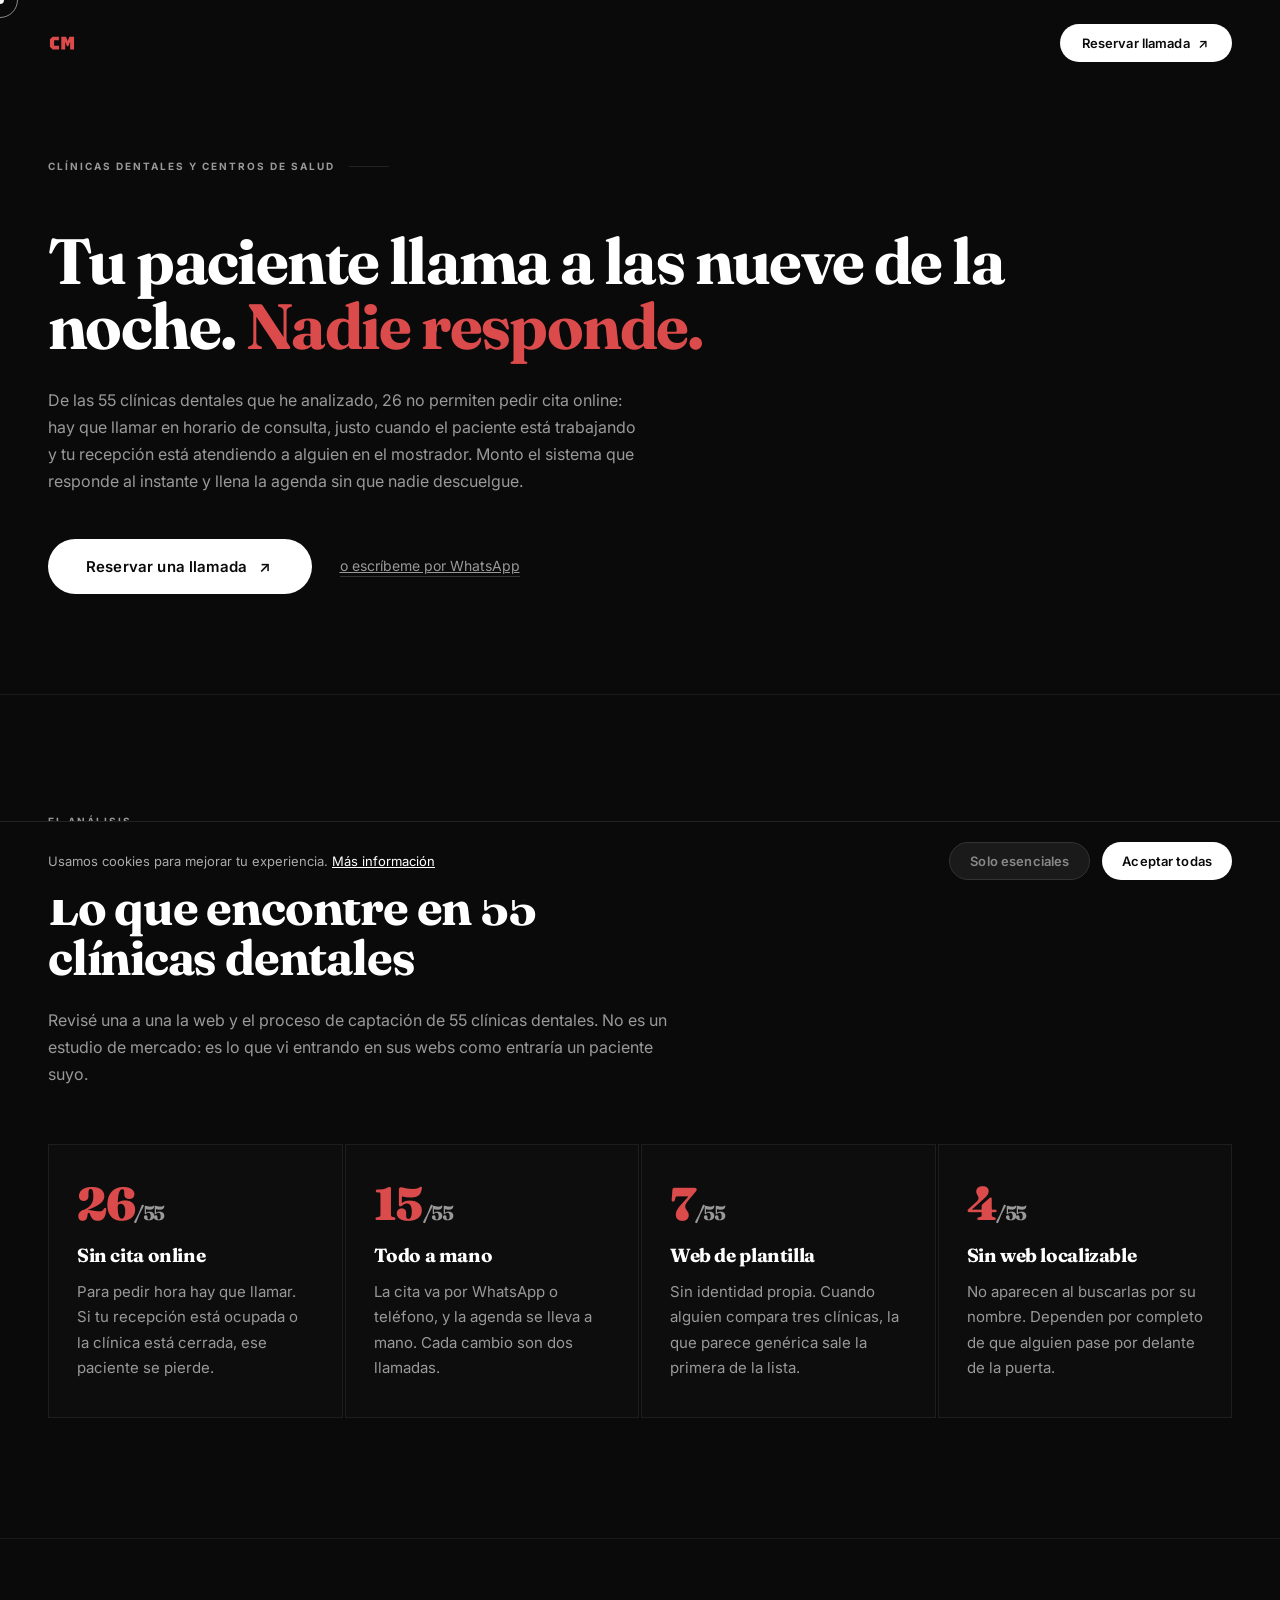
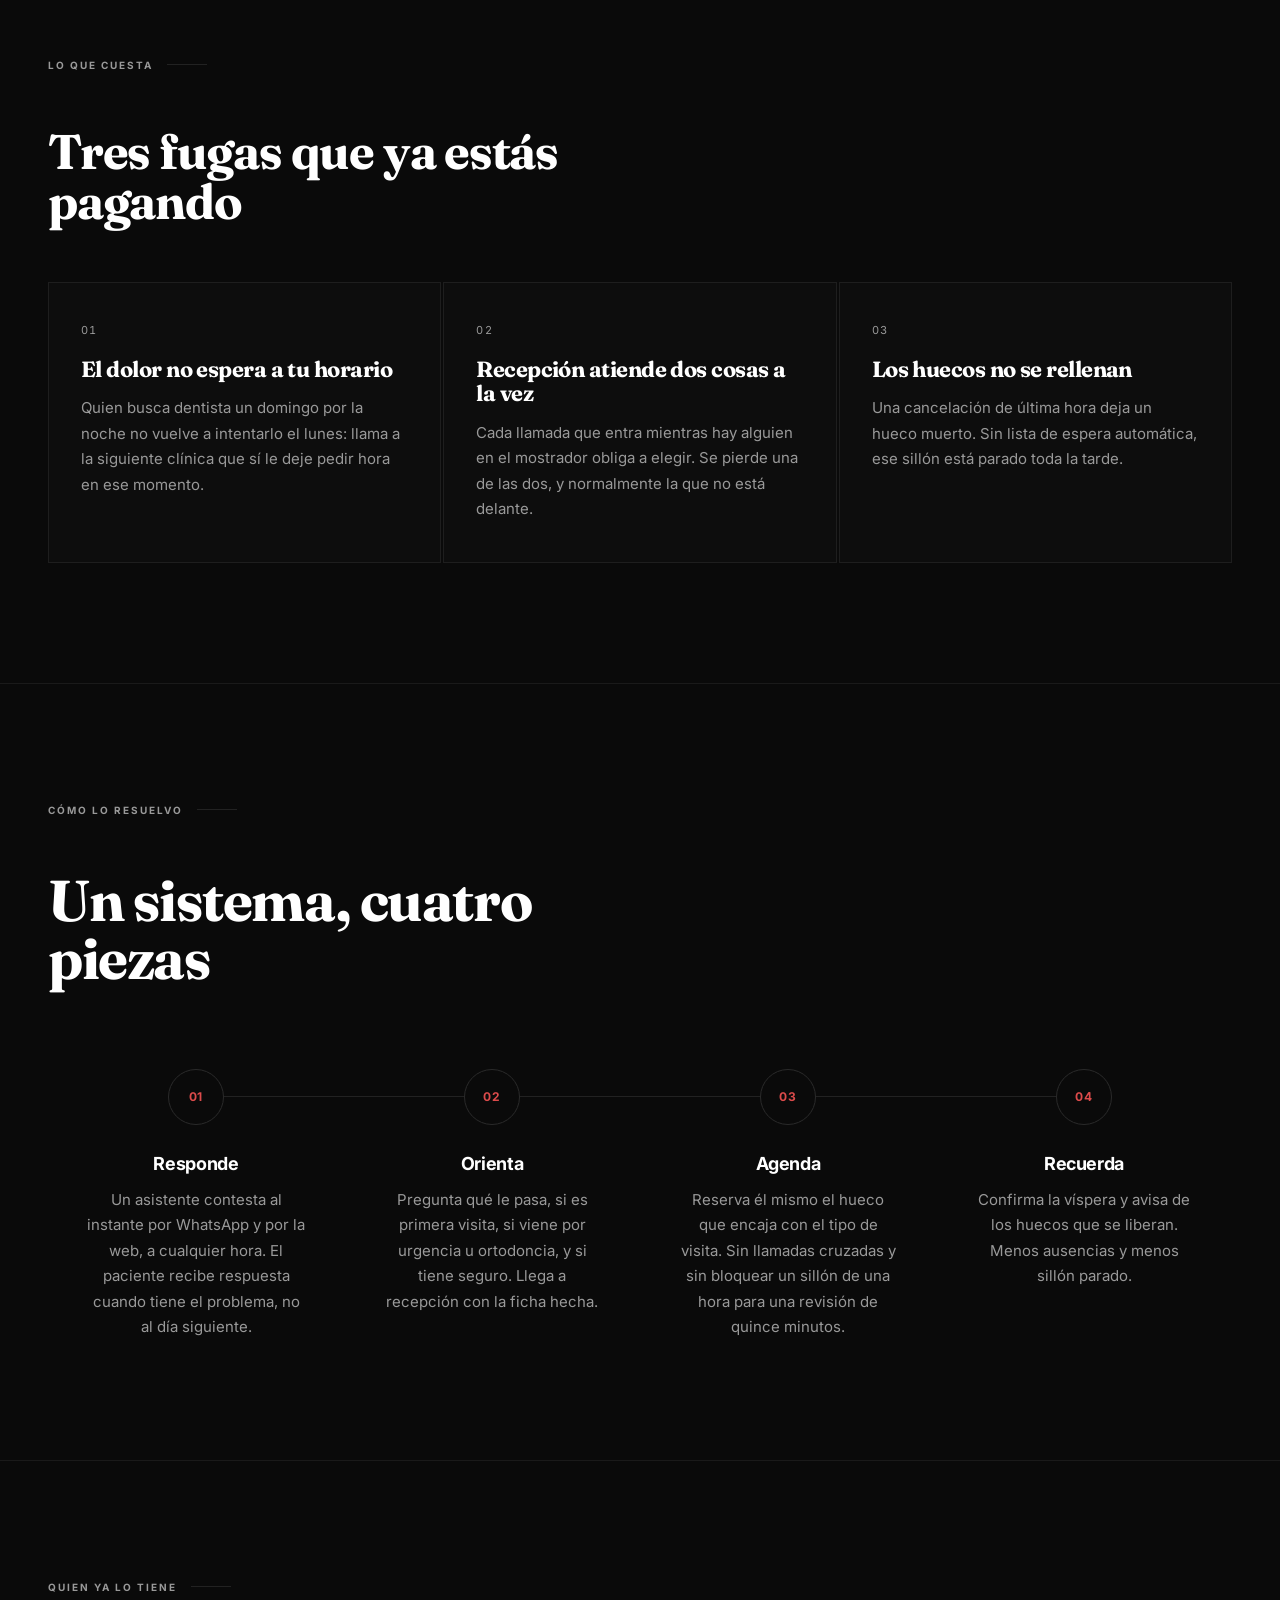
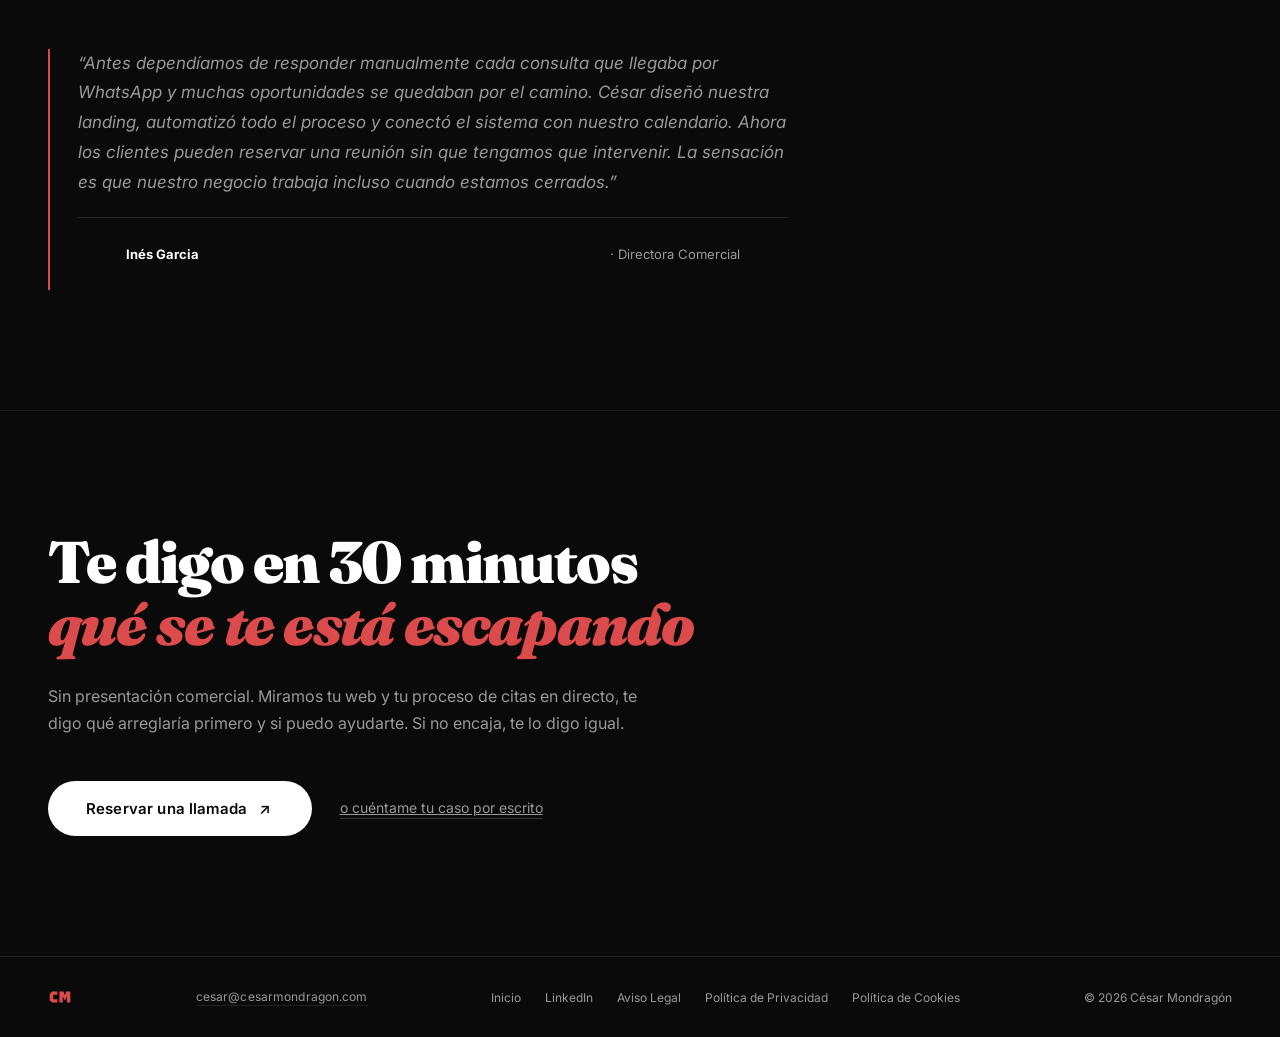
==== commit be77a359: "Merge pull request #12 from Mondragon1404/landings-oscuro Las tres landings en oscuro y el logo al r" ====
--- a/clinicas-dentales.html
+++ b/clinicas-dentales.html
@@ -3,7 +3,7 @@
 <head>
     <meta charset="UTF-8">
     <meta name="viewport" content="width=device-width, initial-scale=1.0">
-    <meta name="theme-color" content="#FFFFFF">
+    <meta name="theme-color" content="#0A0A0A">
     <title>Captación de pacientes para clínicas dentales | César Mondragón</title>
     <meta name="description" content="De 55 clínicas dentales analizadas, 26 no dejan pedir cita online: el paciente tiene que llamar en horario de consulta. Monto el sistema que responde y agenda solo.">
     <meta name="author" content="César Mondragón">
@@ -37,7 +37,7 @@
     <link href="https://fonts.googleapis.com/css2?family=Fraunces:ital,opsz,wght@0,9..144,700;0,9..144,900;1,9..144,700&family=Inter:ital,opsz,wght@0,14..32,300;0,14..32,400;0,14..32,500;0,14..32,600;0,14..32,700;0,14..32,900;1,14..32,300&display=swap" rel="stylesheet">
     <link rel="stylesheet" href="assets/style.css">
 </head>
-<body class="tema-claro">
+<body>
     <a href="#lp-hero" class="skip-link">Saltar al contenido</a>
 
     <div class="cursor" id="cursor"></div>
--- a/assets/style.css
+++ b/assets/style.css
@@ -2112,97 +2112,6 @@
             .lp-actions { gap: 20px; }
         }
 
-        /* ─── TEMA CLARO (landings por sector) ────────────────────────────────
-           Ensayo del volteo completo: mismo HTML, solo cambian los roles de
-           color. Los alias de tokens.css ya estan calculados sobre blanco, asi
-           que aqui basta con NO sobreescribirlos como hace el :root oscuro.
-           El bloque de datos se queda OSCURO a proposito: en una pagina clara,
-           un bloque oscuro se lee como "aqui estan las pruebas". */
-        body.tema-claro {
-            --color-bg:            var(--color-white);
-            --color-text:          var(--color-black);
-            --color-text-muted:    var(--color-neutral-600);  /* #666 → 5.74:1 sobre blanco */
-            --color-primary:       var(--color-red-600);      /* #A61C1C → 7.49:1 */
-            --color-primary-hover: var(--color-red-800);
-            --color-border:        #E8E6E2;
-            --lp-superficie:       #FAF9F7;                   /* papel calido, menos clinico que el blanco puro */
-            --lp-linea:            #E8E6E2;
-            background: var(--color-white);
-            color: var(--color-black);
-        }
-
-        .tema-claro nav.scrolled {
-            background: rgba(255,255,255,0.92);
-            border-bottom: 1px solid var(--lp-linea);
-        }
-        .tema-claro .hero-heading,
-        .tema-claro .servicios-title,
-        .tema-claro .proceso-title,
-        .tema-claro .cta-title,
-        .tema-claro .lp-stat-title,
-        .tema-claro .para-quien-title,
-        .tema-claro .proceso-step-title { color: var(--color-black); }
-
-        .tema-claro .hero-desc,
-        .tema-claro .lp-quote p { color: var(--color-neutral-600); }
-
-        .tema-claro #lp-hero,
-        .tema-claro #lp-coste,
-        .tema-claro #lp-como,
-        .tema-claro #lp-prueba,
-        .tema-claro #lp-cta { background: var(--color-white); border-top-color: var(--lp-linea); }
-
-        .tema-claro .lp-stat,
-        .tema-claro .para-quien-card {
-            background: var(--lp-superficie);
-            border-color: var(--lp-linea);
-        }
-        .tema-claro .para-quien-card:hover,
-        .tema-claro .lp-stat:hover { border-color: var(--color-primary); }
-
-        .tema-claro .proceso-circle {
-            background: var(--color-white);
-            border-color: var(--lp-linea);
-        }
-        .tema-claro .lp-link-alt { border-bottom-color: var(--lp-linea); }
-        .tema-claro .lp-link-alt:hover { color: var(--color-black); border-color: var(--color-primary); }
-
-        /* Los botones son blancos sobre oscuro; en claro hay que invertirlos */
-        .tema-claro .btn-cta,
-        .tema-claro .btn-nav {
-            background: var(--color-black);
-            color: var(--color-white);
-        }
-        .tema-claro .btn-cta:hover,
-        .tema-claro .btn-nav:hover {
-            background: var(--color-primary);
-            color: var(--color-white);
-        }
-        .tema-claro .skip-link { background: var(--color-black); color: var(--color-white); }
-
-        .tema-claro footer { border-top-color: var(--lp-linea); }
-        .tema-claro .cookie-banner {
-            background: var(--color-white);
-            color: var(--color-black);
-            border-top: 1px solid var(--lp-linea);
-        }
-        .tema-claro .cookie-reject { color: var(--color-neutral-600); }
-
-        /* El bloque de datos se mantiene oscuro dentro de la pagina clara.
-           Dentro de el vuelven a valer los alias del tema oscuro. */
-        .tema-claro #lp-datos {
-            --color-text-muted:  var(--color-neutral-400);
-            --color-primary:     var(--color-red-400);
-            background: var(--color-black);
-            border-top-color: var(--color-black);
-        }
-        .tema-claro #lp-datos .servicios-title,
-        .tema-claro #lp-datos .lp-stat-title { color: var(--color-white); }
-        .tema-claro #lp-datos .lp-stat {
-            background: #0d0d0d;
-            border-color: #1e1e1e;
-        }
-
         /* Las tarjetas de "Para quien" son enlaces a su landing */
         a.para-quien-card { display: block; text-decoration: none; color: inherit; }
         .para-quien-cta {
